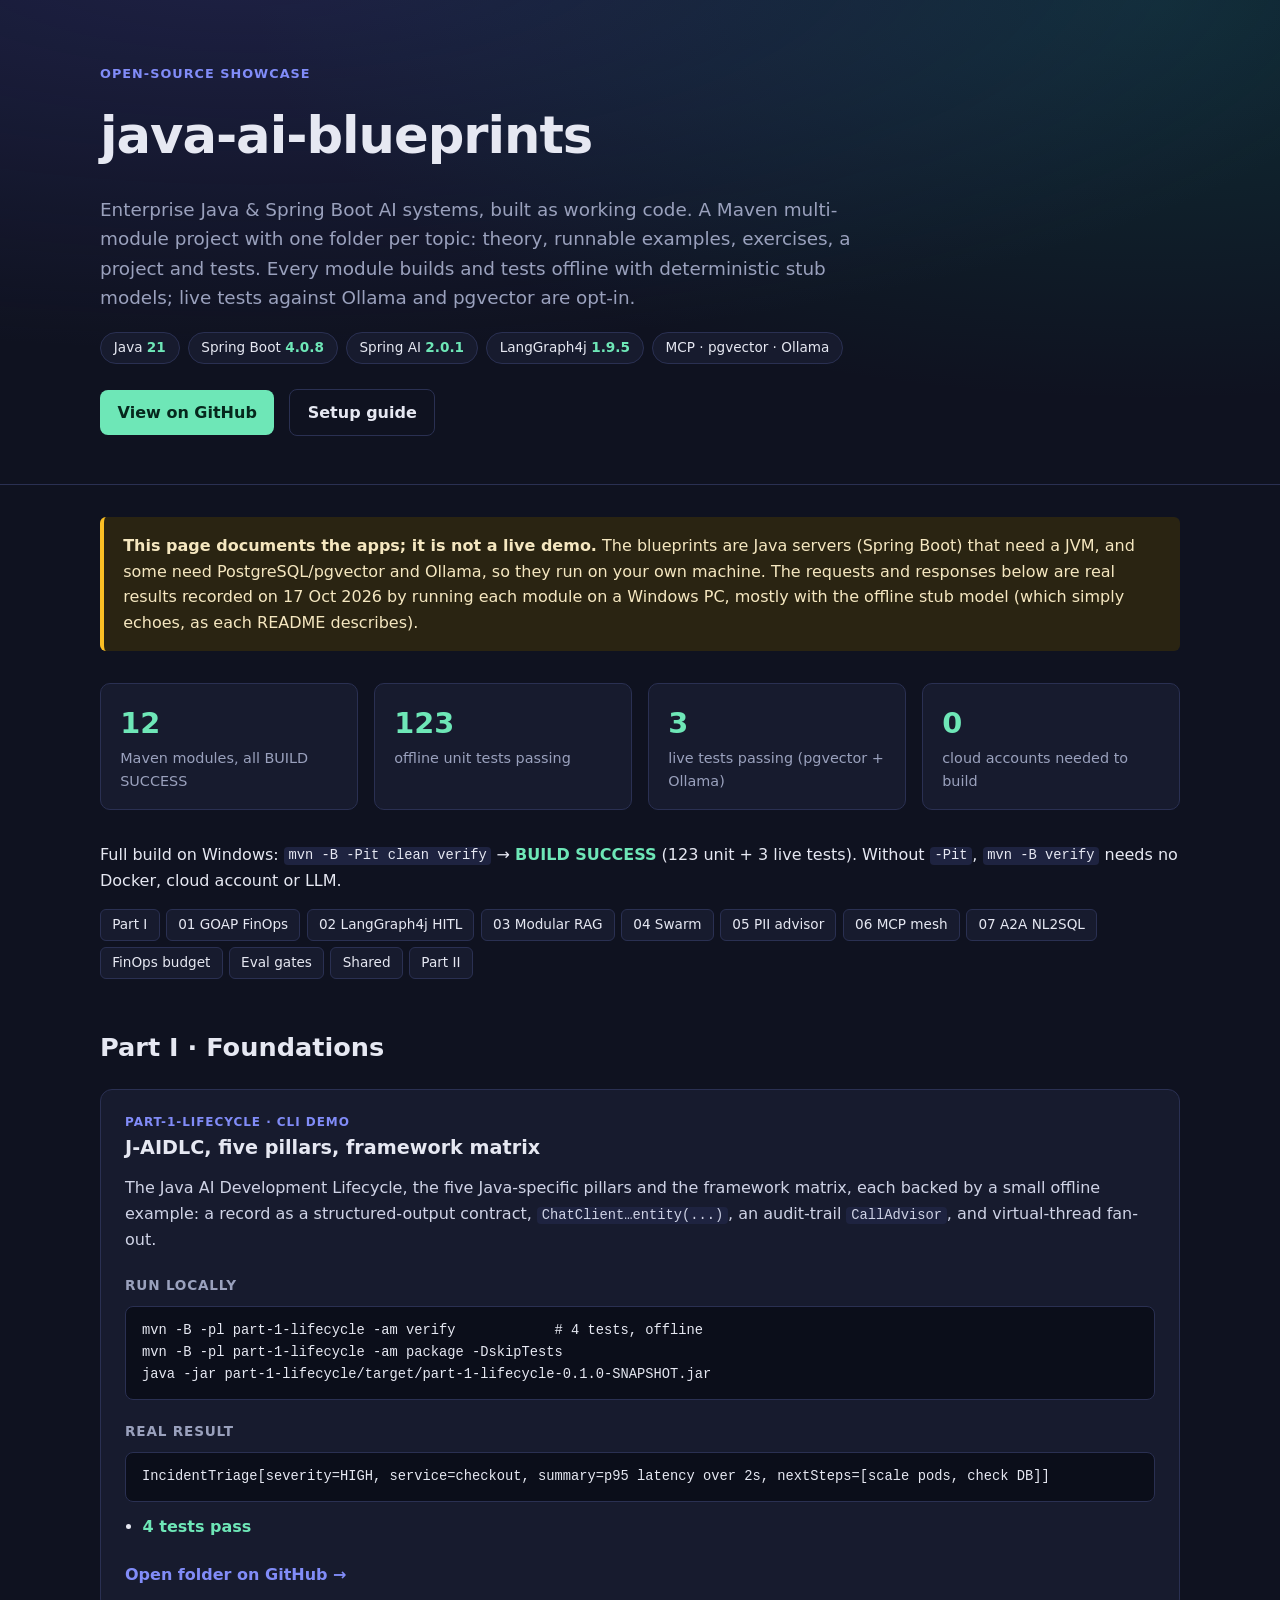
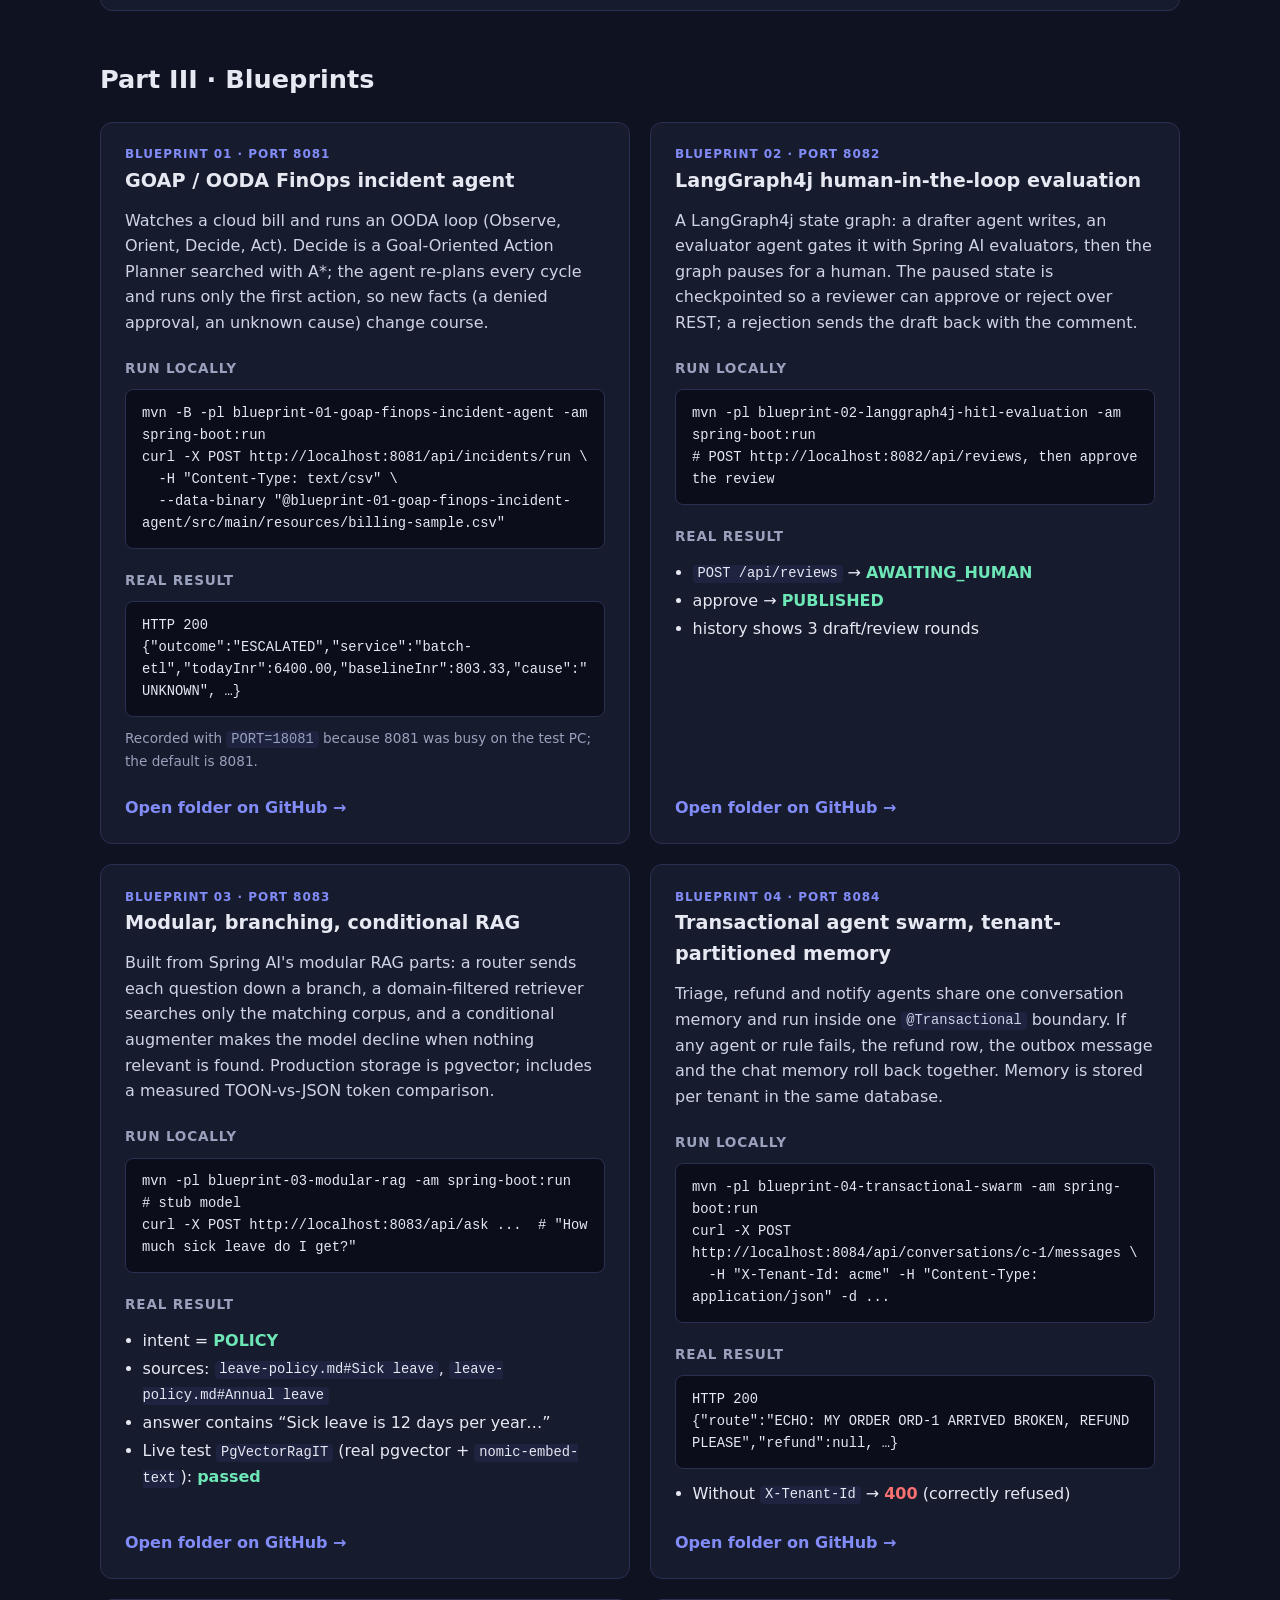
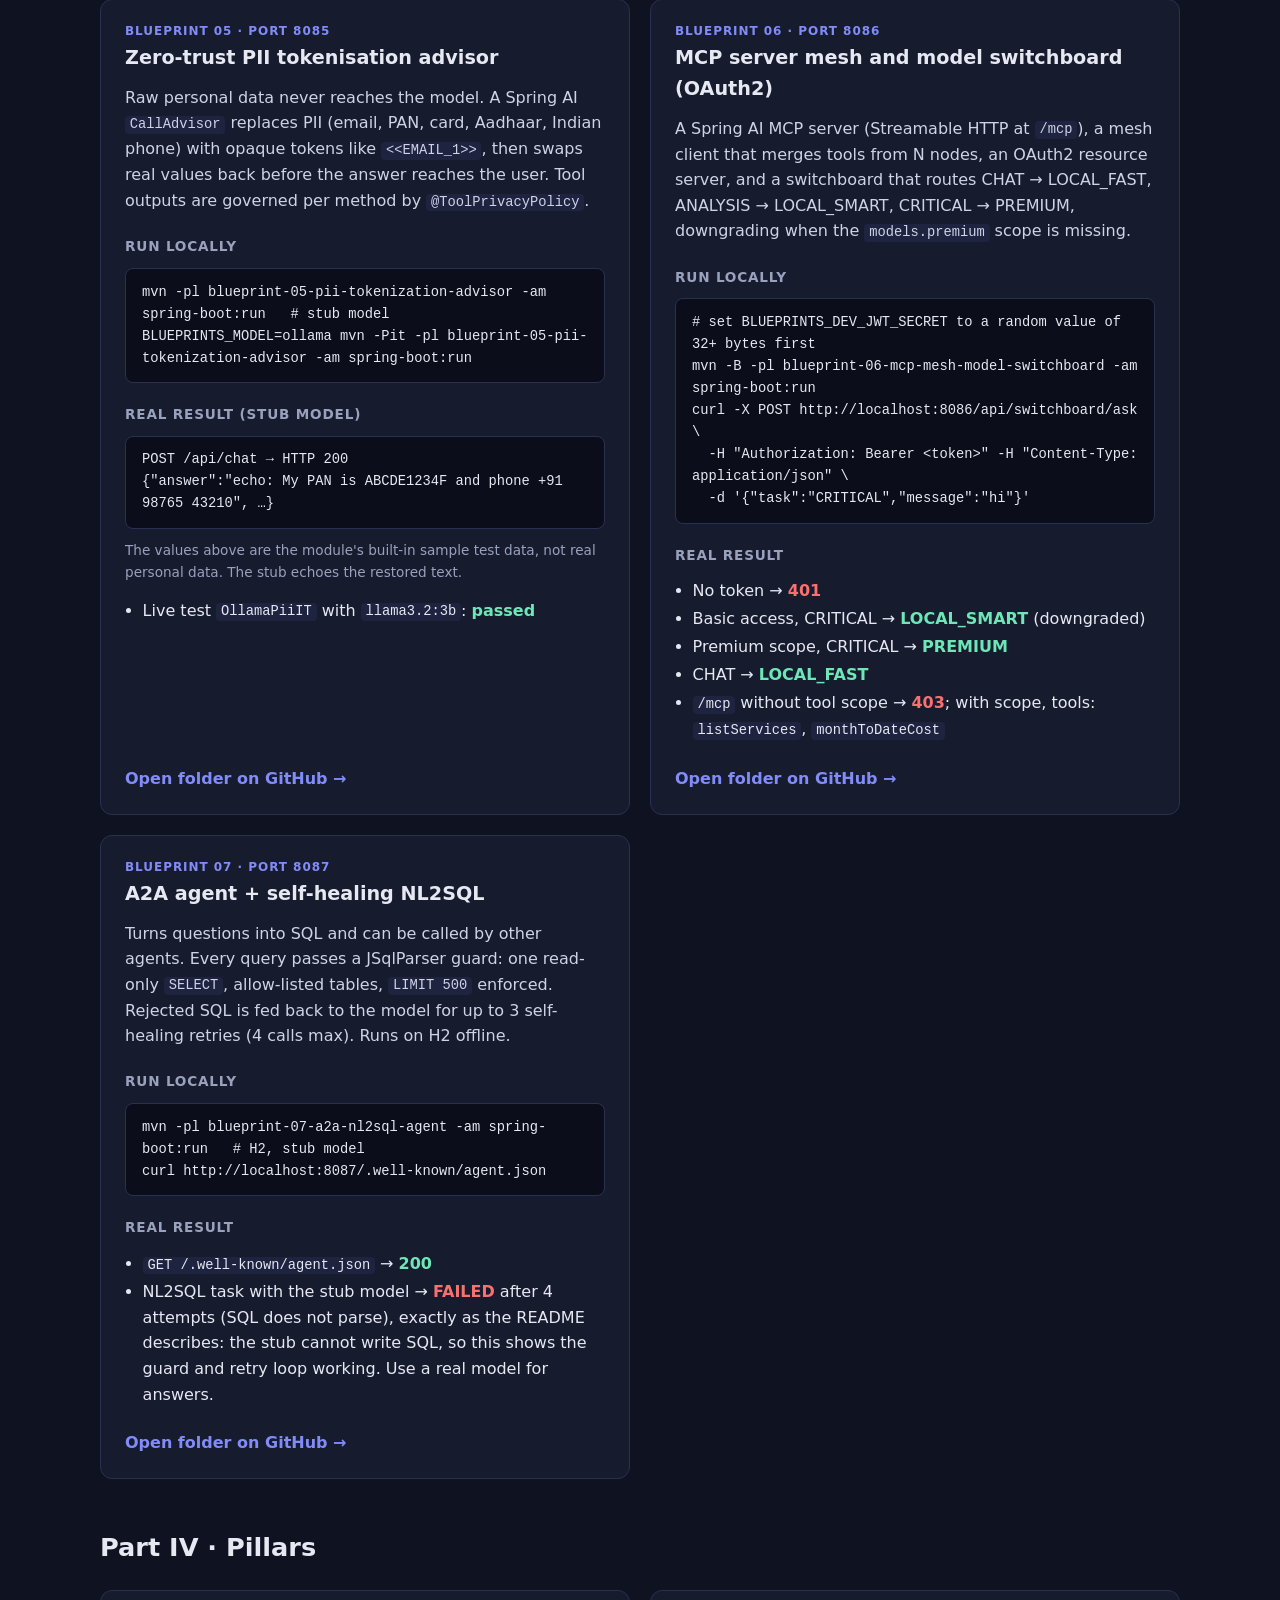
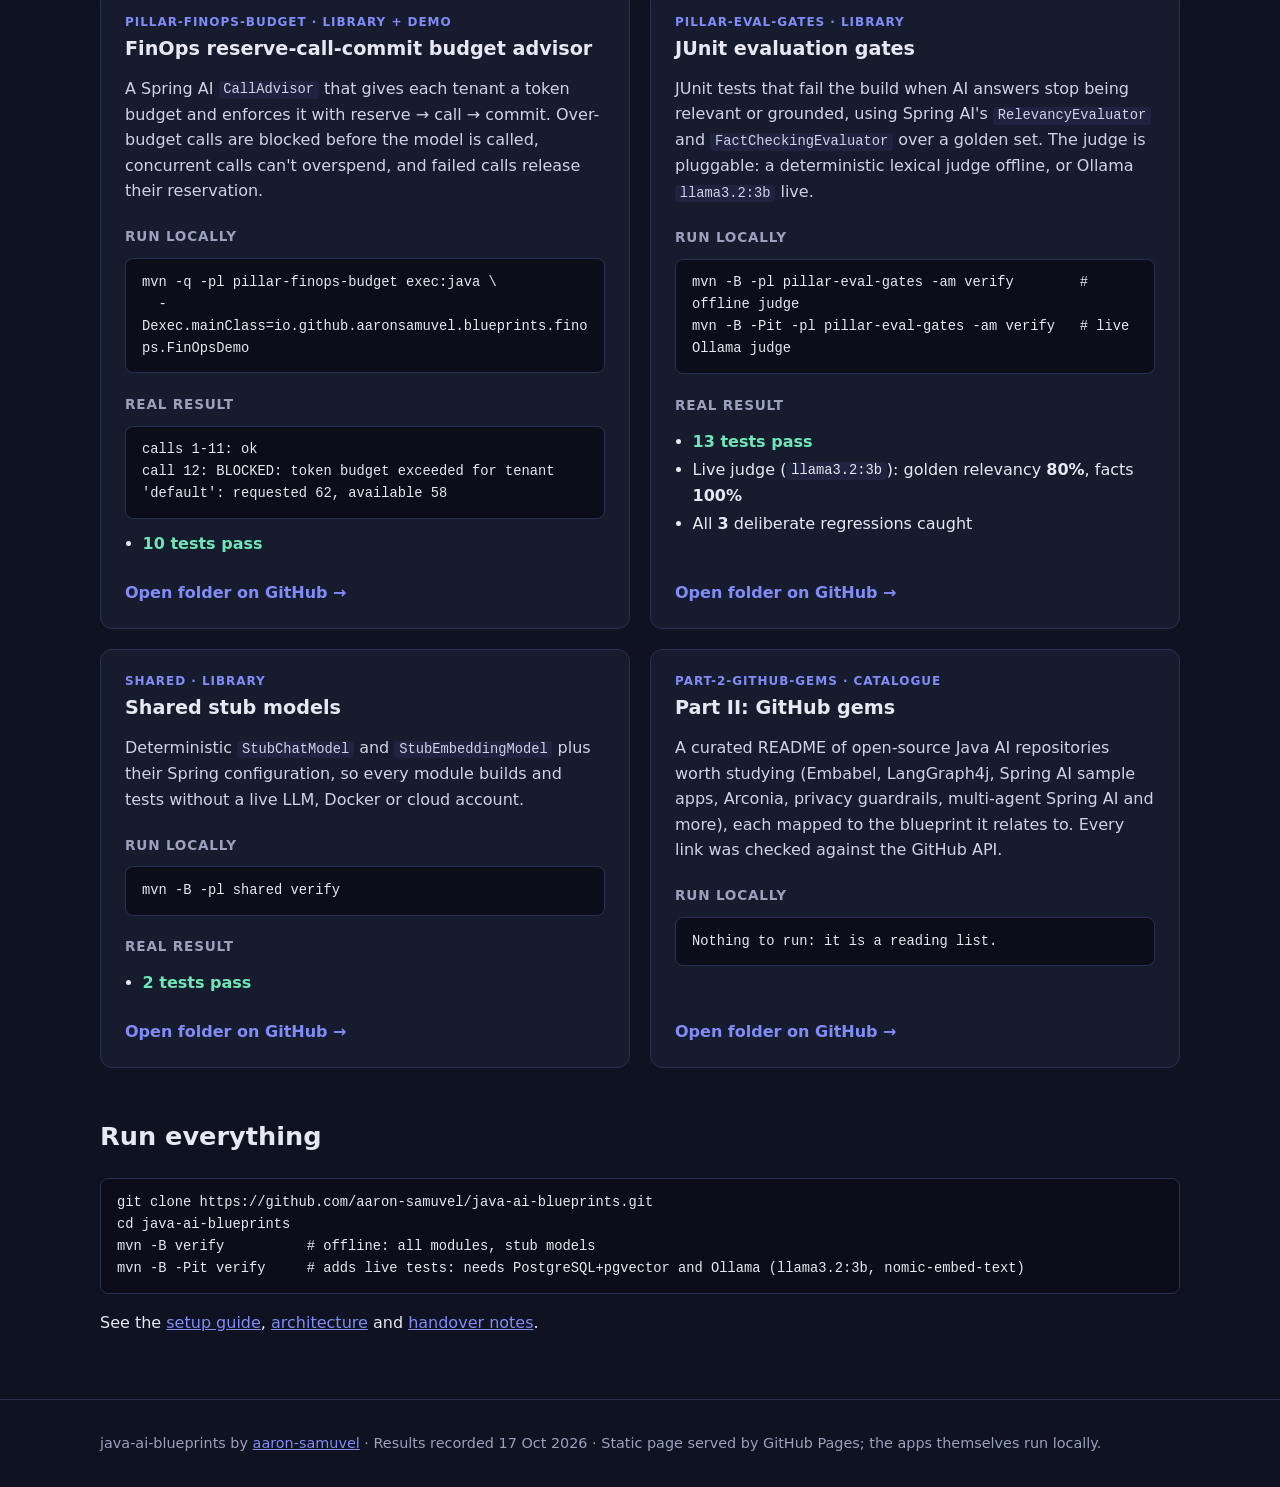
==== site/index.html @ 24ec17ab "docs(site): add GitHub Pages showcase site with recorded run results" ====
<!doctype html>
<html lang="en">
<head>
<meta charset="utf-8">
<meta name="viewport" content="width=device-width,initial-scale=1">
<title>java-ai-blueprints · Enterprise AI blueprints with Spring Boot 4 &amp; Spring AI 2</title>
<meta name="description" content="Working enterprise AI blueprints in Java 21 with Spring Boot 4 and Spring AI 2: GOAP agents, LangGraph4j human-in-the-loop, modular RAG, transactional swarms, PII tokenisation, MCP mesh, A2A NL2SQL, FinOps budgets and evaluation gates.">
<link rel="stylesheet" href="style.css">
</head>
<body>
<header class="hero">
  <div class="wrap">
    <div class="tag" style="color:var(--accent2);font-weight:600;letter-spacing:.08em;text-transform:uppercase;font-size:.8rem">Open-source showcase</div>
    <h1>java-ai-blueprints</h1>
    <p class="lead">Enterprise Java &amp; Spring Boot AI systems, built as working code. A Maven multi-module project with one folder per topic: theory, runnable examples, exercises, a project and tests. Every module builds and tests offline with deterministic stub models; live tests against Ollama and pgvector are opt-in.</p>
    <div class="badges">
      <span class="badge">Java <b>21</b></span>
      <span class="badge">Spring Boot <b>4.0.8</b></span>
      <span class="badge">Spring AI <b>2.0.1</b></span>
      <span class="badge">LangGraph4j <b>1.9.5</b></span>
      <span class="badge">MCP · pgvector · Ollama</span>
    </div>
    <a class="btn" href="https://github.com/aaron-samuvel/java-ai-blueprints">View on GitHub</a>
    <a class="btn ghost" href="https://github.com/aaron-samuvel/java-ai-blueprints/blob/main/docs/setup.md">Setup guide</a>
  </div>
</header>

<main class="wrap">
  <div class="notice"><strong>This page documents the apps; it is not a live demo.</strong> The blueprints are Java servers (Spring Boot) that need a JVM, and some need PostgreSQL/pgvector and Ollama, so they run on your own machine. The requests and responses below are real results recorded on 17 Oct 2026 by running each module on a Windows PC, mostly with the offline stub model (which simply echoes, as each README describes).</div>

  <div class="stats">
    <div class="stat"><div class="n">12</div><div class="l">Maven modules, all BUILD SUCCESS</div></div>
    <div class="stat"><div class="n">123</div><div class="l">offline unit tests passing</div></div>
    <div class="stat"><div class="n">3</div><div class="l">live tests passing (pgvector + Ollama)</div></div>
    <div class="stat"><div class="n">0</div><div class="l">cloud accounts needed to build</div></div>
  </div>

  <p>Full build on Windows: <code>mvn -B -Pit clean verify</code> → <span class="ok">BUILD SUCCESS</span> (123 unit + 3 live tests). Without <code>-Pit</code>, <code>mvn -B verify</code> needs no Docker, cloud account or LLM.</p>

  <nav class="toc" aria-label="Modules">
    <a href="#part-1-lifecycle">Part I</a><a href="#bp01">01 GOAP FinOps</a><a href="#bp02">02 LangGraph4j HITL</a><a href="#bp03">03 Modular RAG</a><a href="#bp04">04 Swarm</a><a href="#bp05">05 PII advisor</a><a href="#bp06">06 MCP mesh</a><a href="#bp07">07 A2A NL2SQL</a><a href="#finops">FinOps budget</a><a href="#eval">Eval gates</a><a href="#shared">Shared</a><a href="#part-2">Part II</a>
  </nav>

  <h2 class="section">Part I · Foundations</h2>
  <div class="grid">
    <article class="card" id="part-1-lifecycle">
      <span class="tag">part-1-lifecycle · CLI demo</span>
      <h3>J-AIDLC, five pillars, framework matrix</h3>
      <p>The Java AI Development Lifecycle, the five Java-specific pillars and the framework matrix, each backed by a small offline example: a record as a structured-output contract, <code>ChatClient…entity(...)</code>, an audit-trail <code>CallAdvisor</code>, and virtual-thread fan-out.</p>
      <h4>Run locally</h4>
<pre>mvn -B -pl part-1-lifecycle -am verify            # 4 tests, offline
mvn -B -pl part-1-lifecycle -am package -DskipTests
java -jar part-1-lifecycle/target/part-1-lifecycle-0.1.0-SNAPSHOT.jar</pre>
      <h4>Real result</h4>
<pre>IncidentTriage[severity=HIGH, service=checkout, summary=p95 latency over 2s, nextSteps=[scale pods, check DB]]</pre>
      <ul class="res"><li><span class="ok">4 tests pass</span></li></ul>
      <div class="foot"><a href="https://github.com/aaron-samuvel/java-ai-blueprints/tree/main/part-1-lifecycle">Open folder on GitHub →</a></div>
    </article>
  </div>

  <h2 class="section">Part III · Blueprints</h2>
  <div class="grid">
    <article class="card" id="bp01">
      <span class="tag">Blueprint 01 · port 8081</span>
      <h3>GOAP / OODA FinOps incident agent</h3>
      <p>Watches a cloud bill and runs an OODA loop (Observe, Orient, Decide, Act). Decide is a Goal-Oriented Action Planner searched with A*; the agent re-plans every cycle and runs only the first action, so new facts (a denied approval, an unknown cause) change course.</p>
      <h4>Run locally</h4>
<pre>mvn -B -pl blueprint-01-goap-finops-incident-agent -am spring-boot:run
curl -X POST http://localhost:8081/api/incidents/run \
  -H "Content-Type: text/csv" \
  --data-binary "@blueprint-01-goap-finops-incident-agent/src/main/resources/billing-sample.csv"</pre>
      <h4>Real result</h4>
<pre>HTTP 200
{"outcome":"ESCALATED","service":"batch-etl","todayInr":6400.00,"baselineInr":803.33,"cause":"UNKNOWN", …}</pre>
      <p style="font-size:.85rem;color:var(--muted)">Recorded with <code>PORT=18081</code> because 8081 was busy on the test PC; the default is 8081.</p>
      <div class="foot"><a href="https://github.com/aaron-samuvel/java-ai-blueprints/tree/main/blueprint-01-goap-finops-incident-agent">Open folder on GitHub →</a></div>
    </article>

    <article class="card" id="bp02">
      <span class="tag">Blueprint 02 · port 8082</span>
      <h3>LangGraph4j human-in-the-loop evaluation</h3>
      <p>A LangGraph4j state graph: a drafter agent writes, an evaluator agent gates it with Spring AI evaluators, then the graph pauses for a human. The paused state is checkpointed so a reviewer can approve or reject over REST; a rejection sends the draft back with the comment.</p>
      <h4>Run locally</h4>
<pre>mvn -pl blueprint-02-langgraph4j-hitl-evaluation -am spring-boot:run
# POST http://localhost:8082/api/reviews, then approve the review</pre>
      <h4>Real result</h4>
      <ul class="res">
        <li><code>POST /api/reviews</code> → <span class="ok">AWAITING_HUMAN</span></li>
        <li>approve → <span class="ok">PUBLISHED</span></li>
        <li>history shows 3 draft/review rounds</li>
      </ul>
      <div class="foot"><a href="https://github.com/aaron-samuvel/java-ai-blueprints/tree/main/blueprint-02-langgraph4j-hitl-evaluation">Open folder on GitHub →</a></div>
    </article>

    <article class="card" id="bp03">
      <span class="tag">Blueprint 03 · port 8083</span>
      <h3>Modular, branching, conditional RAG</h3>
      <p>Built from Spring AI's modular RAG parts: a router sends each question down a branch, a domain-filtered retriever searches only the matching corpus, and a conditional augmenter makes the model decline when nothing relevant is found. Production storage is pgvector; includes a measured TOON-vs-JSON token comparison.</p>
      <h4>Run locally</h4>
<pre>mvn -pl blueprint-03-modular-rag -am spring-boot:run    # stub model
curl -X POST http://localhost:8083/api/ask ...  # "How much sick leave do I get?"</pre>
      <h4>Real result</h4>
      <ul class="res">
        <li>intent = <span class="ok">POLICY</span></li>
        <li>sources: <code>leave-policy.md#Sick leave</code>, <code>leave-policy.md#Annual leave</code></li>
        <li>answer contains “Sick leave is 12 days per year…”</li>
        <li>Live test <code>PgVectorRagIT</code> (real pgvector + <code>nomic-embed-text</code>): <span class="ok">passed</span></li>
      </ul>
      <div class="foot"><a href="https://github.com/aaron-samuvel/java-ai-blueprints/tree/main/blueprint-03-modular-rag">Open folder on GitHub →</a></div>
    </article>

    <article class="card" id="bp04">
      <span class="tag">Blueprint 04 · port 8084</span>
      <h3>Transactional agent swarm, tenant-partitioned memory</h3>
      <p>Triage, refund and notify agents share one conversation memory and run inside one <code>@Transactional</code> boundary. If any agent or rule fails, the refund row, the outbox message and the chat memory roll back together. Memory is stored per tenant in the same database.</p>
      <h4>Run locally</h4>
<pre>mvn -pl blueprint-04-transactional-swarm -am spring-boot:run
curl -X POST http://localhost:8084/api/conversations/c-1/messages \
  -H "X-Tenant-Id: acme" -H "Content-Type: application/json" -d ...</pre>
      <h4>Real result</h4>
<pre>HTTP 200
{"route":"ECHO: MY ORDER ORD-1 ARRIVED BROKEN, REFUND PLEASE","refund":null, …}</pre>
      <ul class="res"><li>Without <code>X-Tenant-Id</code> → <span class="no">400</span> (correctly refused)</li></ul>
      <div class="foot"><a href="https://github.com/aaron-samuvel/java-ai-blueprints/tree/main/blueprint-04-transactional-swarm">Open folder on GitHub →</a></div>
    </article>

    <article class="card" id="bp05">
      <span class="tag">Blueprint 05 · port 8085</span>
      <h3>Zero-trust PII tokenisation advisor</h3>
      <p>Raw personal data never reaches the model. A Spring AI <code>CallAdvisor</code> replaces PII (email, PAN, card, Aadhaar, Indian phone) with opaque tokens like <code>&lt;&lt;EMAIL_1&gt;&gt;</code>, then swaps real values back before the answer reaches the user. Tool outputs are governed per method by <code>@ToolPrivacyPolicy</code>.</p>
      <h4>Run locally</h4>
<pre>mvn -pl blueprint-05-pii-tokenization-advisor -am spring-boot:run   # stub model
BLUEPRINTS_MODEL=ollama mvn -Pit -pl blueprint-05-pii-tokenization-advisor -am spring-boot:run</pre>
      <h4>Real result (stub model)</h4>
<pre>POST /api/chat → HTTP 200
{"answer":"echo: My PAN is ABCDE1234F and phone +91 98765 43210", …}</pre>
      <p style="font-size:.85rem;color:var(--muted)">The values above are the module's built-in sample test data, not real personal data. The stub echoes the restored text.</p>
      <ul class="res"><li>Live test <code>OllamaPiiIT</code> with <code>llama3.2:3b</code>: <span class="ok">passed</span></li></ul>
      <div class="foot"><a href="https://github.com/aaron-samuvel/java-ai-blueprints/tree/main/blueprint-05-pii-tokenization-advisor">Open folder on GitHub →</a></div>
    </article>

    <article class="card" id="bp06">
      <span class="tag">Blueprint 06 · port 8086</span>
      <h3>MCP server mesh and model switchboard (OAuth2)</h3>
      <p>A Spring AI MCP server (Streamable HTTP at <code>/mcp</code>), a mesh client that merges tools from N nodes, an OAuth2 resource server, and a switchboard that routes CHAT → LOCAL_FAST, ANALYSIS → LOCAL_SMART, CRITICAL → PREMIUM, downgrading when the <code>models.premium</code> scope is missing.</p>
      <h4>Run locally</h4>
<pre># set BLUEPRINTS_DEV_JWT_SECRET to a random value of 32+ bytes first
mvn -B -pl blueprint-06-mcp-mesh-model-switchboard -am spring-boot:run
curl -X POST http://localhost:8086/api/switchboard/ask \
  -H "Authorization: Bearer &lt;token&gt;" -H "Content-Type: application/json" \
  -d '{"task":"CRITICAL","message":"hi"}'</pre>
      <h4>Real result</h4>
      <ul class="res">
        <li>No token → <span class="no">401</span></li>
        <li>Basic access, CRITICAL → <span class="ok">LOCAL_SMART</span> (downgraded)</li>
        <li>Premium scope, CRITICAL → <span class="ok">PREMIUM</span></li>
        <li>CHAT → <span class="ok">LOCAL_FAST</span></li>
        <li><code>/mcp</code> without tool scope → <span class="no">403</span>; with scope, tools: <code>listServices</code>, <code>monthToDateCost</code></li>
      </ul>
      <div class="foot"><a href="https://github.com/aaron-samuvel/java-ai-blueprints/tree/main/blueprint-06-mcp-mesh-model-switchboard">Open folder on GitHub →</a></div>
    </article>

    <article class="card" id="bp07">
      <span class="tag">Blueprint 07 · port 8087</span>
      <h3>A2A agent + self-healing NL2SQL</h3>
      <p>Turns questions into SQL and can be called by other agents. Every query passes a JSqlParser guard: one read-only <code>SELECT</code>, allow-listed tables, <code>LIMIT 500</code> enforced. Rejected SQL is fed back to the model for up to 3 self-healing retries (4 calls max). Runs on H2 offline.</p>
      <h4>Run locally</h4>
<pre>mvn -pl blueprint-07-a2a-nl2sql-agent -am spring-boot:run   # H2, stub model
curl http://localhost:8087/.well-known/agent.json</pre>
      <h4>Real result</h4>
      <ul class="res">
        <li><code>GET /.well-known/agent.json</code> → <span class="ok">200</span></li>
        <li>NL2SQL task with the stub model → <span class="no">FAILED</span> after 4 attempts (SQL does not parse), exactly as the README describes: the stub cannot write SQL, so this shows the guard and retry loop working. Use a real model for answers.</li>
      </ul>
      <div class="foot"><a href="https://github.com/aaron-samuvel/java-ai-blueprints/tree/main/blueprint-07-a2a-nl2sql-agent">Open folder on GitHub →</a></div>
    </article>
  </div>

  <h2 class="section">Part IV · Pillars</h2>
  <div class="grid">
    <article class="card" id="finops">
      <span class="tag">pillar-finops-budget · library + demo</span>
      <h3>FinOps reserve-call-commit budget advisor</h3>
      <p>A Spring AI <code>CallAdvisor</code> that gives each tenant a token budget and enforces it with reserve → call → commit. Over-budget calls are blocked before the model is called, concurrent calls can't overspend, and failed calls release their reservation.</p>
      <h4>Run locally</h4>
<pre>mvn -q -pl pillar-finops-budget exec:java \
  -Dexec.mainClass=io.github.aaronsamuvel.blueprints.finops.FinOpsDemo</pre>
      <h4>Real result</h4>
<pre>calls 1-11: ok
call 12: BLOCKED: token budget exceeded for tenant 'default': requested 62, available 58</pre>
      <ul class="res"><li><span class="ok">10 tests pass</span></li></ul>
      <div class="foot"><a href="https://github.com/aaron-samuvel/java-ai-blueprints/tree/main/pillar-finops-budget">Open folder on GitHub →</a></div>
    </article>

    <article class="card" id="eval">
      <span class="tag">pillar-eval-gates · library</span>
      <h3>JUnit evaluation gates</h3>
      <p>JUnit tests that fail the build when AI answers stop being relevant or grounded, using Spring AI's <code>RelevancyEvaluator</code> and <code>FactCheckingEvaluator</code> over a golden set. The judge is pluggable: a deterministic lexical judge offline, or Ollama <code>llama3.2:3b</code> live.</p>
      <h4>Run locally</h4>
<pre>mvn -B -pl pillar-eval-gates -am verify        # offline judge
mvn -B -Pit -pl pillar-eval-gates -am verify   # live Ollama judge</pre>
      <h4>Real result</h4>
      <ul class="res">
        <li><span class="ok">13 tests pass</span></li>
        <li>Live judge (<code>llama3.2:3b</code>): golden relevancy <b>80%</b>, facts <b>100%</b></li>
        <li>All <b>3</b> deliberate regressions caught</li>
      </ul>
      <div class="foot"><a href="https://github.com/aaron-samuvel/java-ai-blueprints/tree/main/pillar-eval-gates">Open folder on GitHub →</a></div>
    </article>

    <article class="card" id="shared">
      <span class="tag">shared · library</span>
      <h3>Shared stub models</h3>
      <p>Deterministic <code>StubChatModel</code> and <code>StubEmbeddingModel</code> plus their Spring configuration, so every module builds and tests without a live LLM, Docker or cloud account.</p>
      <h4>Run locally</h4>
<pre>mvn -B -pl shared verify</pre>
      <h4>Real result</h4>
      <ul class="res"><li><span class="ok">2 tests pass</span></li></ul>
      <div class="foot"><a href="https://github.com/aaron-samuvel/java-ai-blueprints/tree/main/shared">Open folder on GitHub →</a></div>
    </article>

    <article class="card" id="part-2">
      <span class="tag">part-2-github-gems · catalogue</span>
      <h3>Part II: GitHub gems</h3>
      <p>A curated README of open-source Java AI repositories worth studying (Embabel, LangGraph4j, Spring AI sample apps, Arconia, privacy guardrails, multi-agent Spring AI and more), each mapped to the blueprint it relates to. Every link was checked against the GitHub API.</p>
      <h4>Run locally</h4>
<pre>Nothing to run: it is a reading list.</pre>
      <div class="foot"><a href="https://github.com/aaron-samuvel/java-ai-blueprints/tree/main/part-2-github-gems">Open folder on GitHub →</a></div>
    </article>
  </div>

  <h2 class="section">Run everything</h2>
<pre>git clone https://github.com/aaron-samuvel/java-ai-blueprints.git
cd java-ai-blueprints
mvn -B verify          # offline: all modules, stub models
mvn -B -Pit verify     # adds live tests: needs PostgreSQL+pgvector and Ollama (llama3.2:3b, nomic-embed-text)</pre>
  <p>See the <a href="https://github.com/aaron-samuvel/java-ai-blueprints/blob/main/docs/setup.md">setup guide</a>, <a href="https://github.com/aaron-samuvel/java-ai-blueprints/blob/main/docs/architecture.md">architecture</a> and <a href="https://github.com/aaron-samuvel/java-ai-blueprints/blob/main/docs/handover.md">handover notes</a>.</p>
</main>

<footer>
  <div class="wrap">java-ai-blueprints by <a href="https://github.com/aaron-samuvel">aaron-samuvel</a> · Results recorded 17 Oct 2026 · Static page served by GitHub Pages; the apps themselves run locally.</div>
</footer>
</body>
</html>
---- site/style.css ----
:root{--bg:#0f1220;--panel:#171b2e;--panel2:#1e2340;--text:#e6e8f2;--muted:#9aa1bd;--accent:#6ee7b7;--accent2:#818cf8;--warn:#fbbf24;--bad:#f87171;--border:#2a3052}
*{box-sizing:border-box}
html{scroll-behavior:smooth}
body{margin:0;font-family:system-ui,-apple-system,"Segoe UI",Roboto,Ubuntu,sans-serif;background:var(--bg);color:var(--text);line-height:1.6}
a{color:var(--accent2)}
code,pre{font-family:ui-monospace,SFMono-Regular,Consolas,"Liberation Mono",monospace;font-size:.86rem}
code{background:var(--panel2);padding:.1em .35em;border-radius:4px}
.wrap{max-width:1120px;margin:0 auto;padding:0 1.25rem}
header.hero{background:radial-gradient(1200px 400px at 20% -10%,#3b3f8f55,transparent),radial-gradient(900px 400px at 90% 0,#0f766e44,transparent);border-bottom:1px solid var(--border);padding:4rem 0 3rem}
.hero h1{font-size:clamp(2rem,5vw,3.2rem);margin:.2em 0;letter-spacing:-.02em}
.hero p.lead{font-size:1.15rem;color:var(--muted);max-width:760px}
.badges{display:flex;flex-wrap:wrap;gap:.5rem;margin:1.2rem 0}
.badge{border:1px solid var(--border);background:var(--panel);border-radius:999px;padding:.25rem .8rem;font-size:.85rem}
.badge b{color:var(--accent)}
.btn{display:inline-block;background:var(--accent);color:#06281d;font-weight:600;text-decoration:none;padding:.6rem 1.1rem;border-radius:8px;margin-right:.6rem;margin-top:.4rem}
.btn.ghost{background:transparent;color:var(--text);border:1px solid var(--border)}
.notice{border-left:4px solid var(--warn);background:#2a2412;padding:1rem 1.2rem;border-radius:6px;margin:2rem 0;color:#f5e7c0}
.stats{display:grid;grid-template-columns:repeat(auto-fit,minmax(200px,1fr));gap:1rem;margin:2rem 0}
.stat{background:var(--panel);border:1px solid var(--border);border-radius:10px;padding:1rem 1.2rem}
.stat .n{font-size:1.8rem;font-weight:700;color:var(--accent)}
.stat .l{color:var(--muted);font-size:.9rem}
nav.toc{display:flex;flex-wrap:wrap;gap:.4rem;margin:1rem 0 2rem}
nav.toc a{font-size:.85rem;text-decoration:none;background:var(--panel);border:1px solid var(--border);padding:.25rem .7rem;border-radius:6px;color:var(--text)}
nav.toc a:hover{border-color:var(--accent2)}
h2.section{margin-top:3rem;font-size:1.6rem}
.grid{display:grid;grid-template-columns:repeat(auto-fit,minmax(min(100%,520px),1fr));gap:1.25rem}
.card{background:var(--panel);border:1px solid var(--border);border-radius:12px;padding:1.4rem 1.5rem;display:flex;flex-direction:column}
.card h3{margin:.1rem 0 .3rem;font-size:1.2rem}
.card .tag{font-size:.75rem;text-transform:uppercase;letter-spacing:.08em;color:var(--accent2);font-weight:600}
.card p{color:#cfd3e6;margin:.4rem 0}
.card h4{margin:1rem 0 .3rem;font-size:.85rem;text-transform:uppercase;letter-spacing:.06em;color:var(--muted)}
pre{background:#0b0e1a;border:1px solid var(--border);border-radius:8px;padding:.8rem 1rem;overflow-x:auto;margin:.3rem 0;white-space:pre-wrap;word-break:break-word}
ul.res{margin:.3rem 0;padding-left:1.1rem}
ul.res li{margin:.15rem 0}
.ok{color:var(--accent);font-weight:600}
.no{color:var(--bad);font-weight:600}
.card .foot{margin-top:auto;padding-top:1rem}
.card .foot a{font-weight:600;text-decoration:none}
footer{border-top:1px solid var(--border);margin-top:4rem;padding:2rem 0;color:var(--muted);font-size:.9rem}
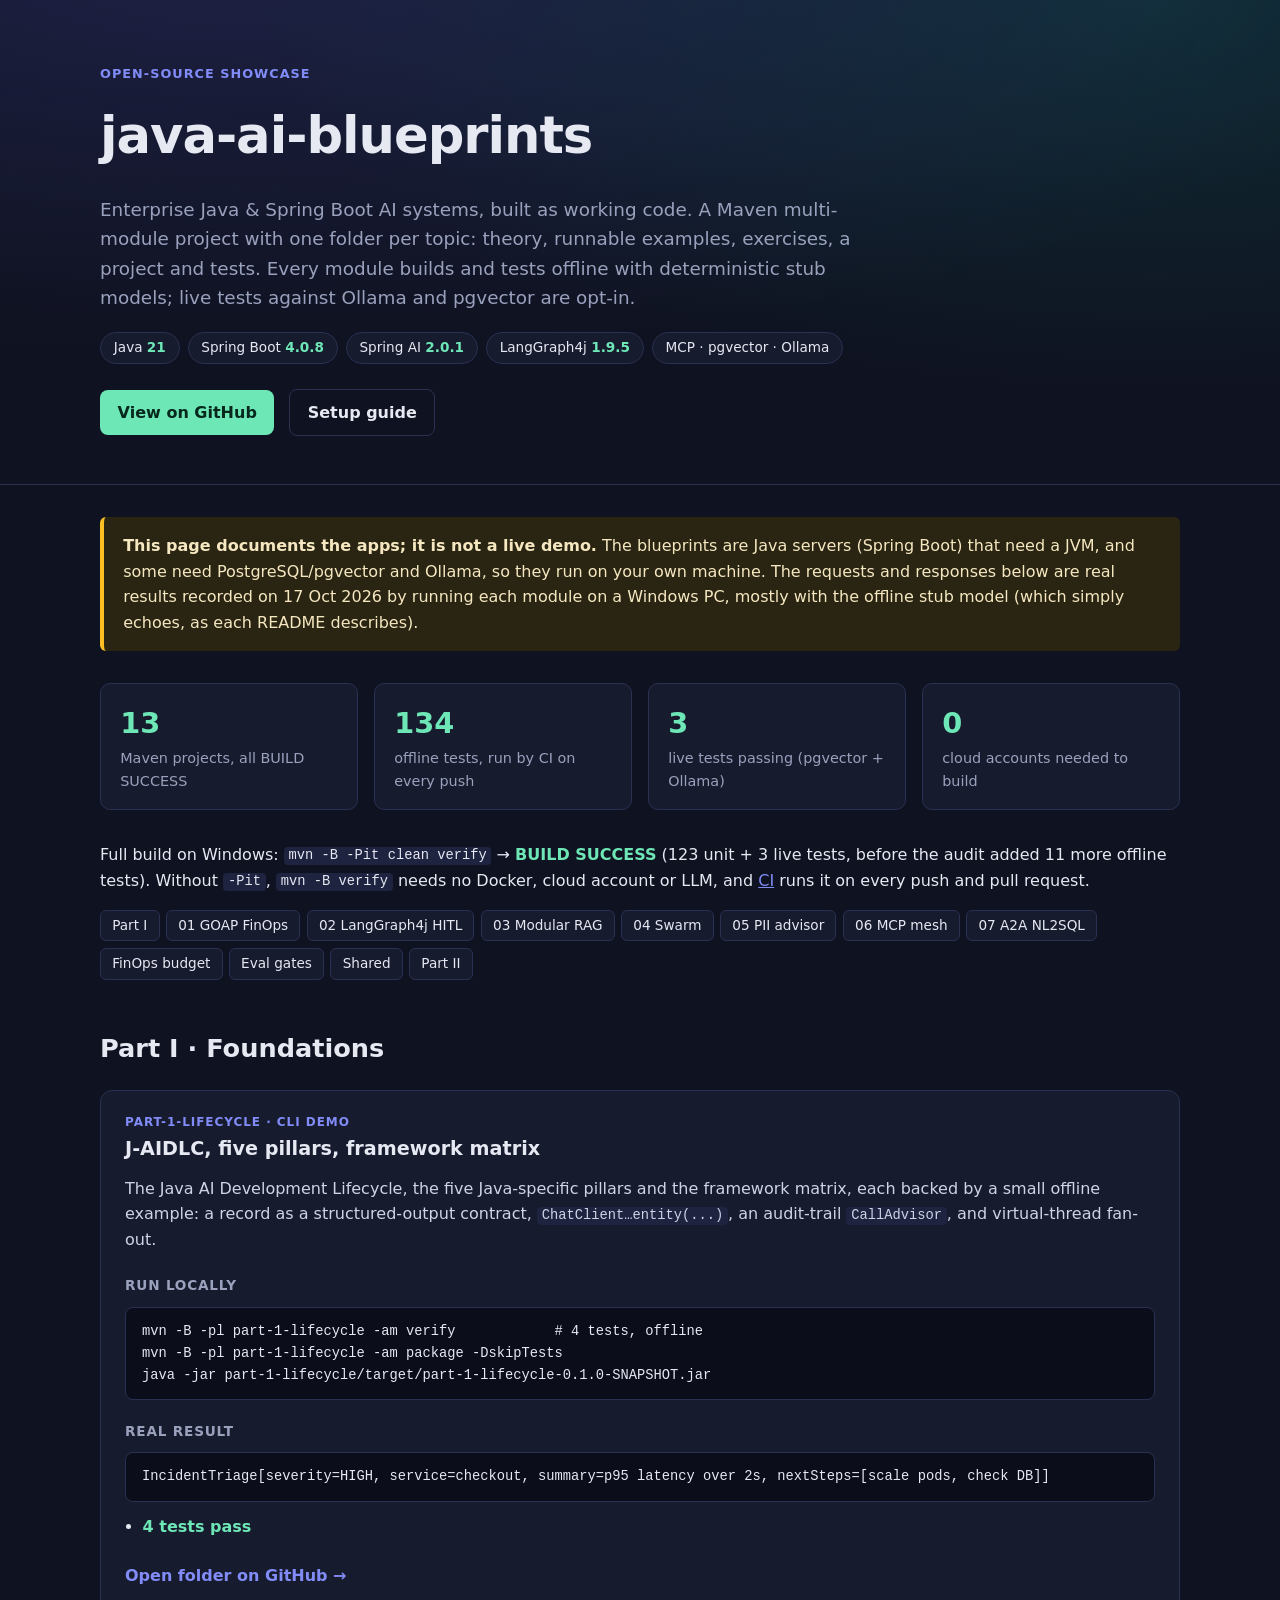
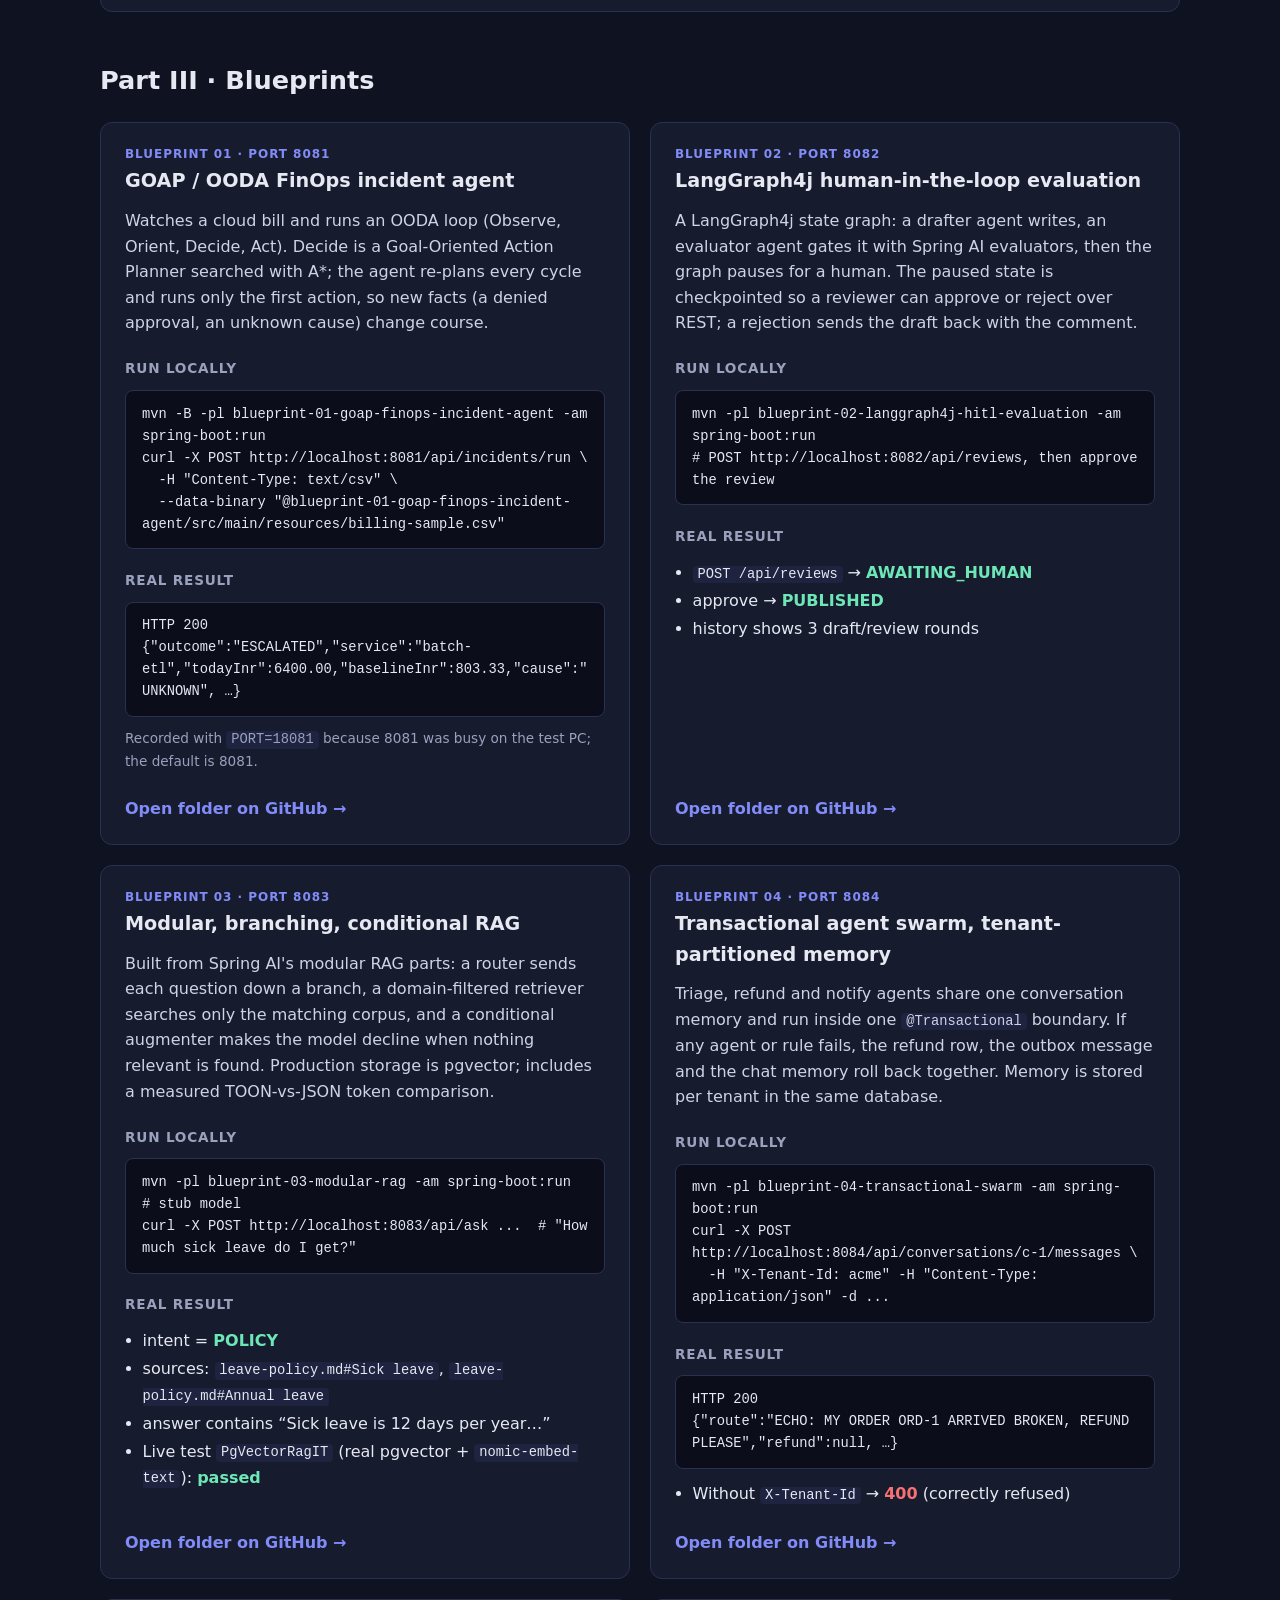
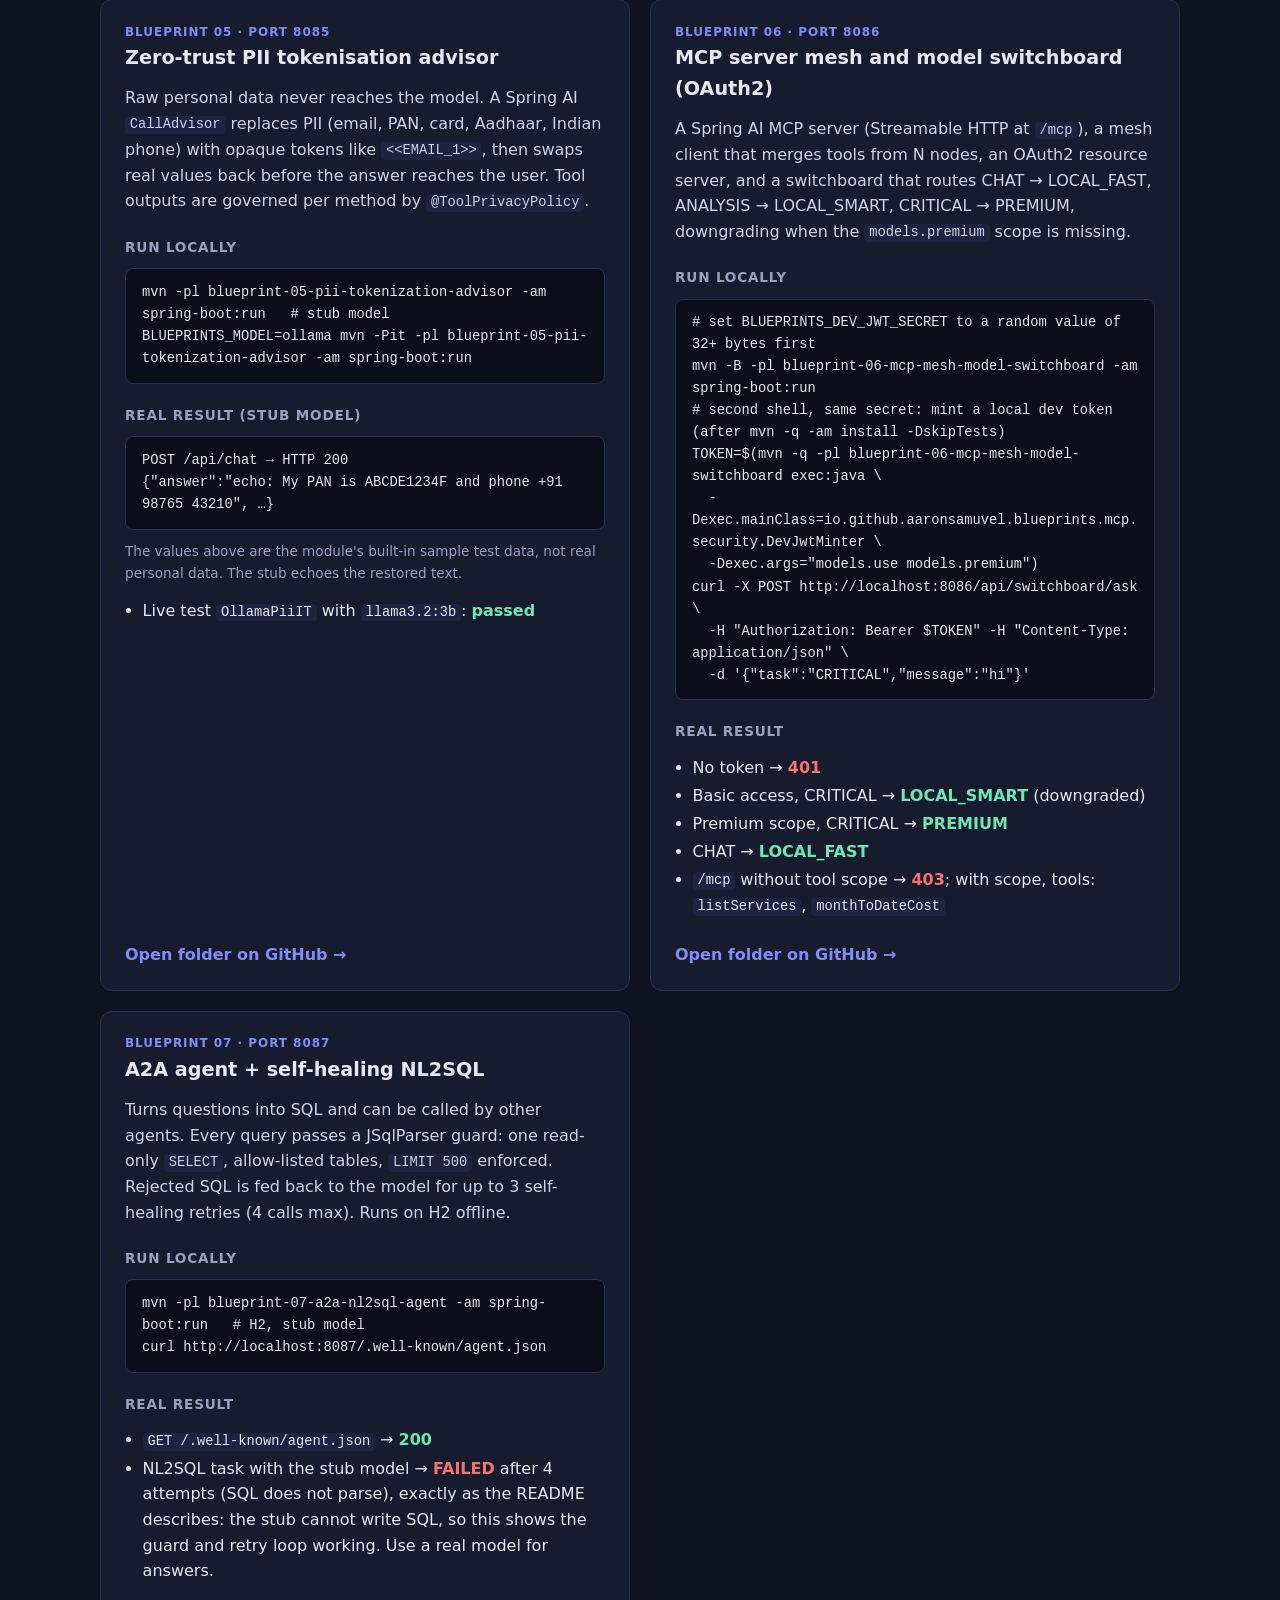
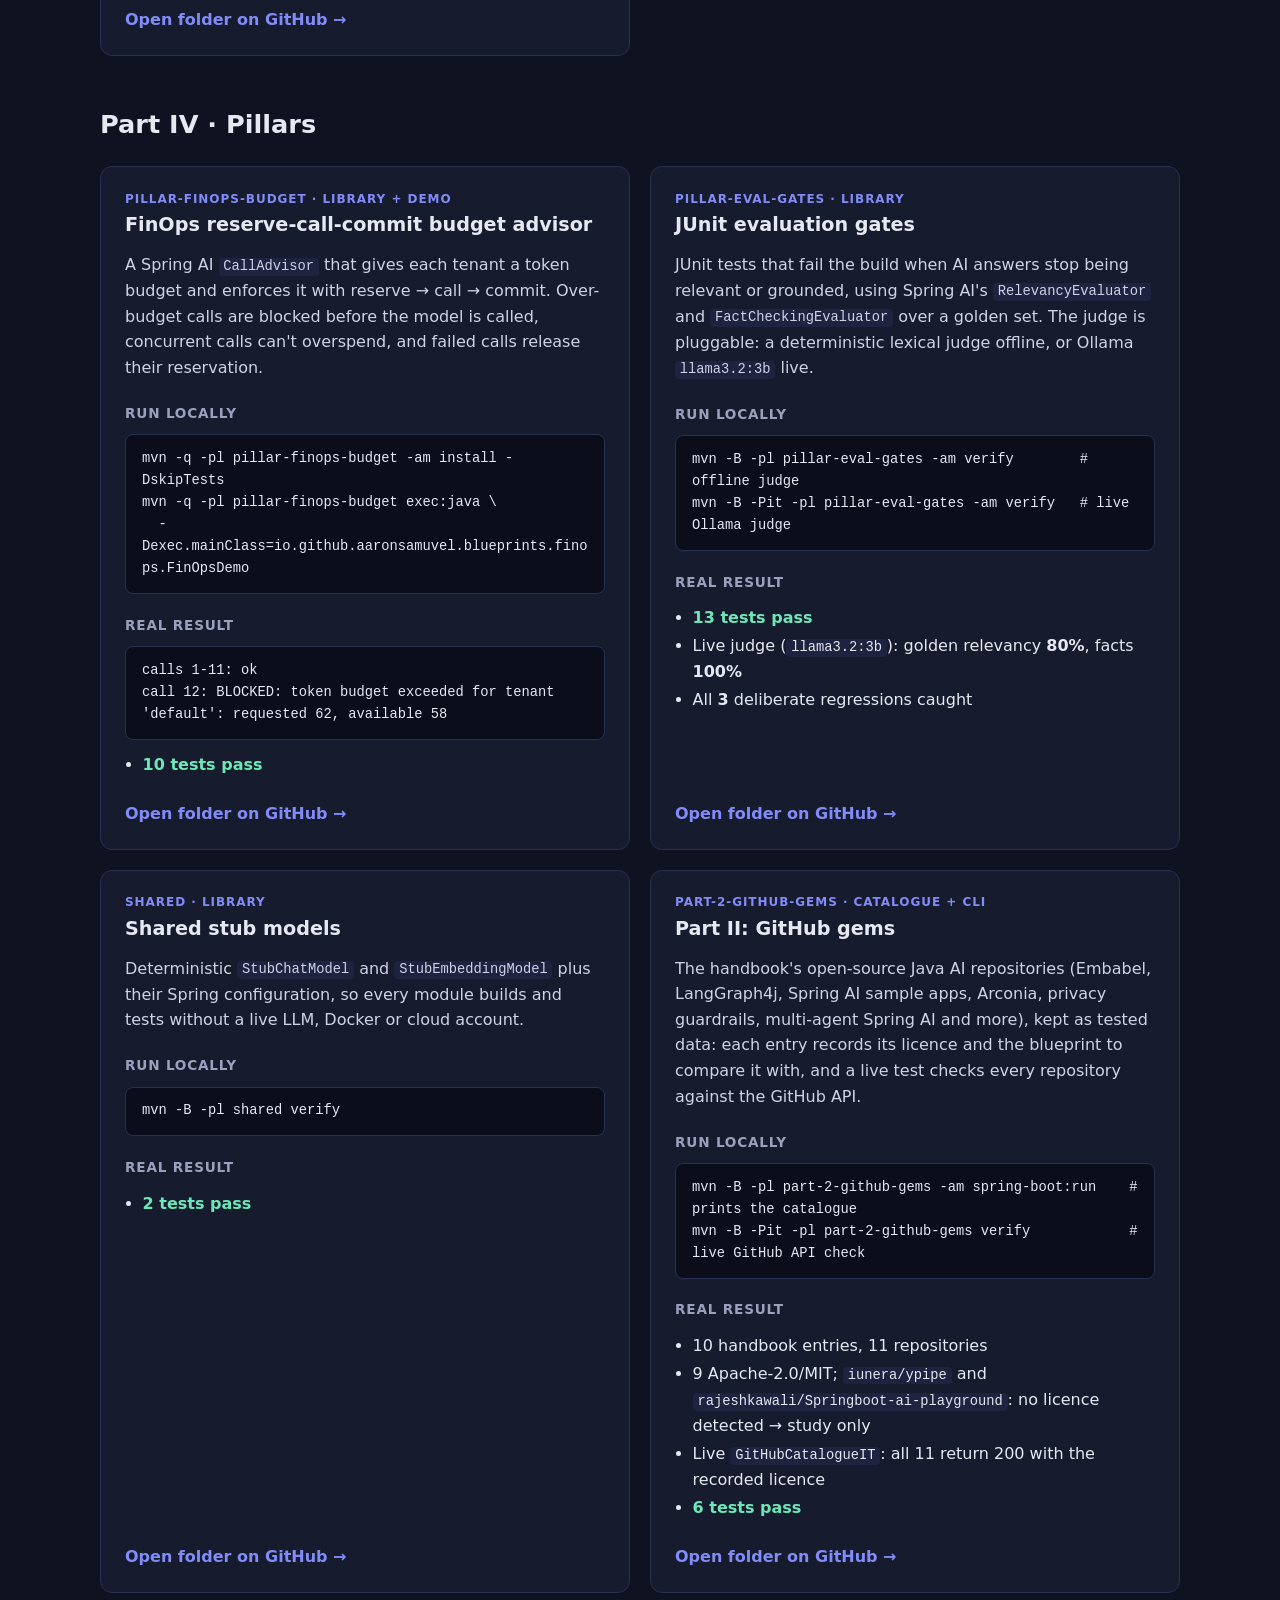
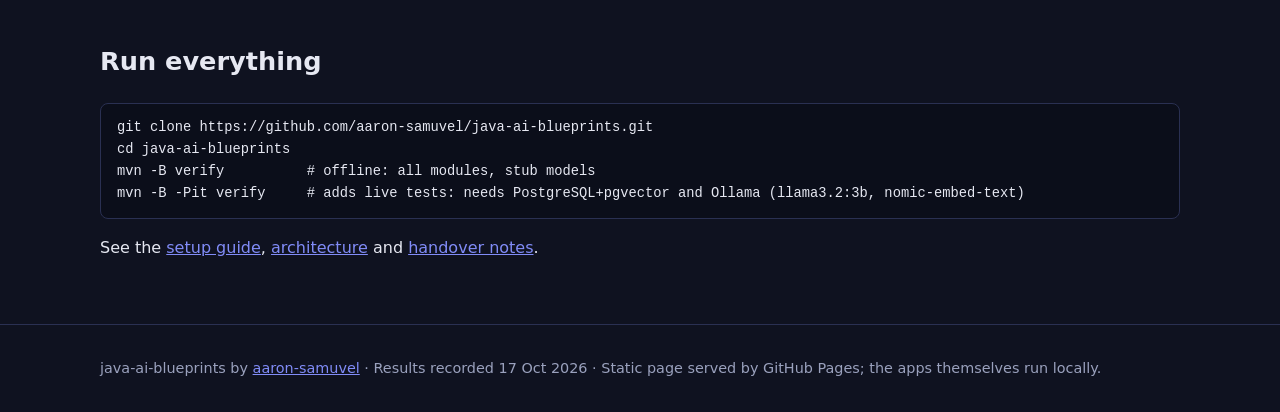
==== commit 2d01be38: "docs(site): update counts, Part II module, Blueprint 06 token steps and FinOps install step" ====
--- a/site/index.html
+++ b/site/index.html
@@ -29,13 +29,13 @@
   <div class="notice"><strong>This page documents the apps; it is not a live demo.</strong> The blueprints are Java servers (Spring Boot) that need a JVM, and some need PostgreSQL/pgvector and Ollama, so they run on your own machine. The requests and responses below are real results recorded on 17 Oct 2026 by running each module on a Windows PC, mostly with the offline stub model (which simply echoes, as each README describes).</div>
 
   <div class="stats">
-    <div class="stat"><div class="n">12</div><div class="l">Maven modules, all BUILD SUCCESS</div></div>
-    <div class="stat"><div class="n">123</div><div class="l">offline unit tests passing</div></div>
+    <div class="stat"><div class="n">13</div><div class="l">Maven projects, all BUILD SUCCESS</div></div>
+    <div class="stat"><div class="n">134</div><div class="l">offline tests, run by CI on every push</div></div>
     <div class="stat"><div class="n">3</div><div class="l">live tests passing (pgvector + Ollama)</div></div>
     <div class="stat"><div class="n">0</div><div class="l">cloud accounts needed to build</div></div>
   </div>
 
-  <p>Full build on Windows: <code>mvn -B -Pit clean verify</code> → <span class="ok">BUILD SUCCESS</span> (123 unit + 3 live tests). Without <code>-Pit</code>, <code>mvn -B verify</code> needs no Docker, cloud account or LLM.</p>
+  <p>Full build on Windows: <code>mvn -B -Pit clean verify</code> → <span class="ok">BUILD SUCCESS</span> (123 unit + 3 live tests, before the audit added 11 more offline tests). Without <code>-Pit</code>, <code>mvn -B verify</code> needs no Docker, cloud account or LLM, and <a href="https://github.com/aaron-samuvel/java-ai-blueprints/actions/workflows/ci.yml">CI</a> runs it on every push and pull request.</p>
 
   <nav class="toc" aria-label="Modules">
     <a href="#part-1-lifecycle">Part I</a><a href="#bp01">01 GOAP FinOps</a><a href="#bp02">02 LangGraph4j HITL</a><a href="#bp03">03 Modular RAG</a><a href="#bp04">04 Swarm</a><a href="#bp05">05 PII advisor</a><a href="#bp06">06 MCP mesh</a><a href="#bp07">07 A2A NL2SQL</a><a href="#finops">FinOps budget</a><a href="#eval">Eval gates</a><a href="#shared">Shared</a><a href="#part-2">Part II</a>
@@ -146,8 +146,12 @@
       <h4>Run locally</h4>
 <pre># set BLUEPRINTS_DEV_JWT_SECRET to a random value of 32+ bytes first
 mvn -B -pl blueprint-06-mcp-mesh-model-switchboard -am spring-boot:run
+# second shell, same secret: mint a local dev token (after mvn -q -am install -DskipTests)
+TOKEN=$(mvn -q -pl blueprint-06-mcp-mesh-model-switchboard exec:java \
+  -Dexec.mainClass=io.github.aaronsamuvel.blueprints.mcp.security.DevJwtMinter \
+  -Dexec.args="models.use models.premium")
 curl -X POST http://localhost:8086/api/switchboard/ask \
-  -H "Authorization: Bearer &lt;token&gt;" -H "Content-Type: application/json" \
+  -H "Authorization: Bearer $TOKEN" -H "Content-Type: application/json" \
   -d '{"task":"CRITICAL","message":"hi"}'</pre>
       <h4>Real result</h4>
       <ul class="res">
@@ -183,7 +187,8 @@
       <h3>FinOps reserve-call-commit budget advisor</h3>
       <p>A Spring AI <code>CallAdvisor</code> that gives each tenant a token budget and enforces it with reserve → call → commit. Over-budget calls are blocked before the model is called, concurrent calls can't overspend, and failed calls release their reservation.</p>
       <h4>Run locally</h4>
-<pre>mvn -q -pl pillar-finops-budget exec:java \
+<pre>mvn -q -pl pillar-finops-budget -am install -DskipTests
+mvn -q -pl pillar-finops-budget exec:java \
   -Dexec.mainClass=io.github.aaronsamuvel.blueprints.finops.FinOpsDemo</pre>
       <h4>Real result</h4>
 <pre>calls 1-11: ok
@@ -220,11 +225,19 @@
     </article>
 
     <article class="card" id="part-2">
-      <span class="tag">part-2-github-gems · catalogue</span>
+      <span class="tag">part-2-github-gems · catalogue + CLI</span>
       <h3>Part II: GitHub gems</h3>
-      <p>A curated README of open-source Java AI repositories worth studying (Embabel, LangGraph4j, Spring AI sample apps, Arconia, privacy guardrails, multi-agent Spring AI and more), each mapped to the blueprint it relates to. Every link was checked against the GitHub API.</p>
-      <h4>Run locally</h4>
-<pre>Nothing to run: it is a reading list.</pre>
+      <p>The handbook's open-source Java AI repositories (Embabel, LangGraph4j, Spring AI sample apps, Arconia, privacy guardrails, multi-agent Spring AI and more), kept as tested data: each entry records its licence and the blueprint to compare it with, and a live test checks every repository against the GitHub API.</p>
+      <h4>Run locally</h4>
+<pre>mvn -B -pl part-2-github-gems -am spring-boot:run    # prints the catalogue
+mvn -B -Pit -pl part-2-github-gems verify            # live GitHub API check</pre>
+      <h4>Real result</h4>
+      <ul class="res">
+        <li>10 handbook entries, 11 repositories</li>
+        <li>9 Apache-2.0/MIT; <code>iunera/ypipe</code> and <code>rajeshkawali/Springboot-ai-playground</code>: no licence detected → study only</li>
+        <li>Live <code>GitHubCatalogueIT</code>: all 11 return 200 with the recorded licence</li>
+        <li><span class="ok">6 tests pass</span></li>
+      </ul>
       <div class="foot"><a href="https://github.com/aaron-samuvel/java-ai-blueprints/tree/main/part-2-github-gems">Open folder on GitHub →</a></div>
     </article>
   </div>
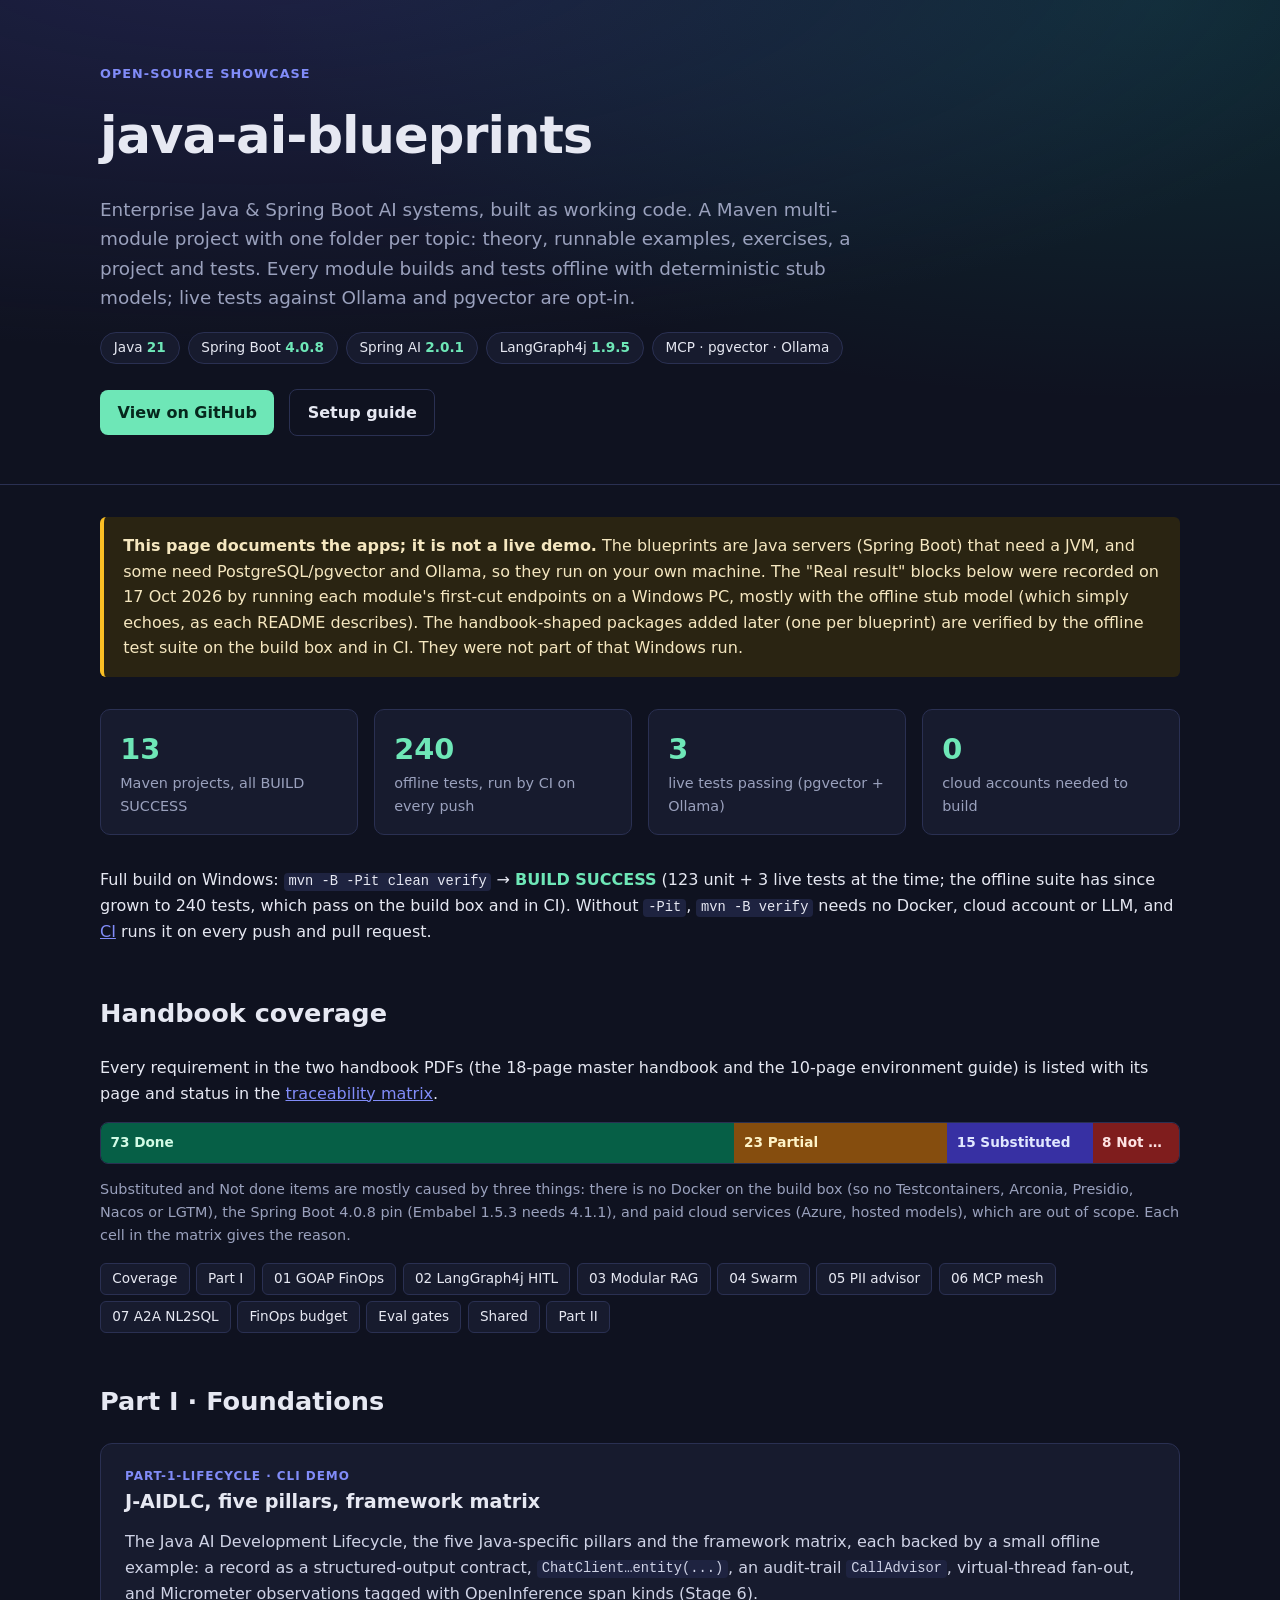
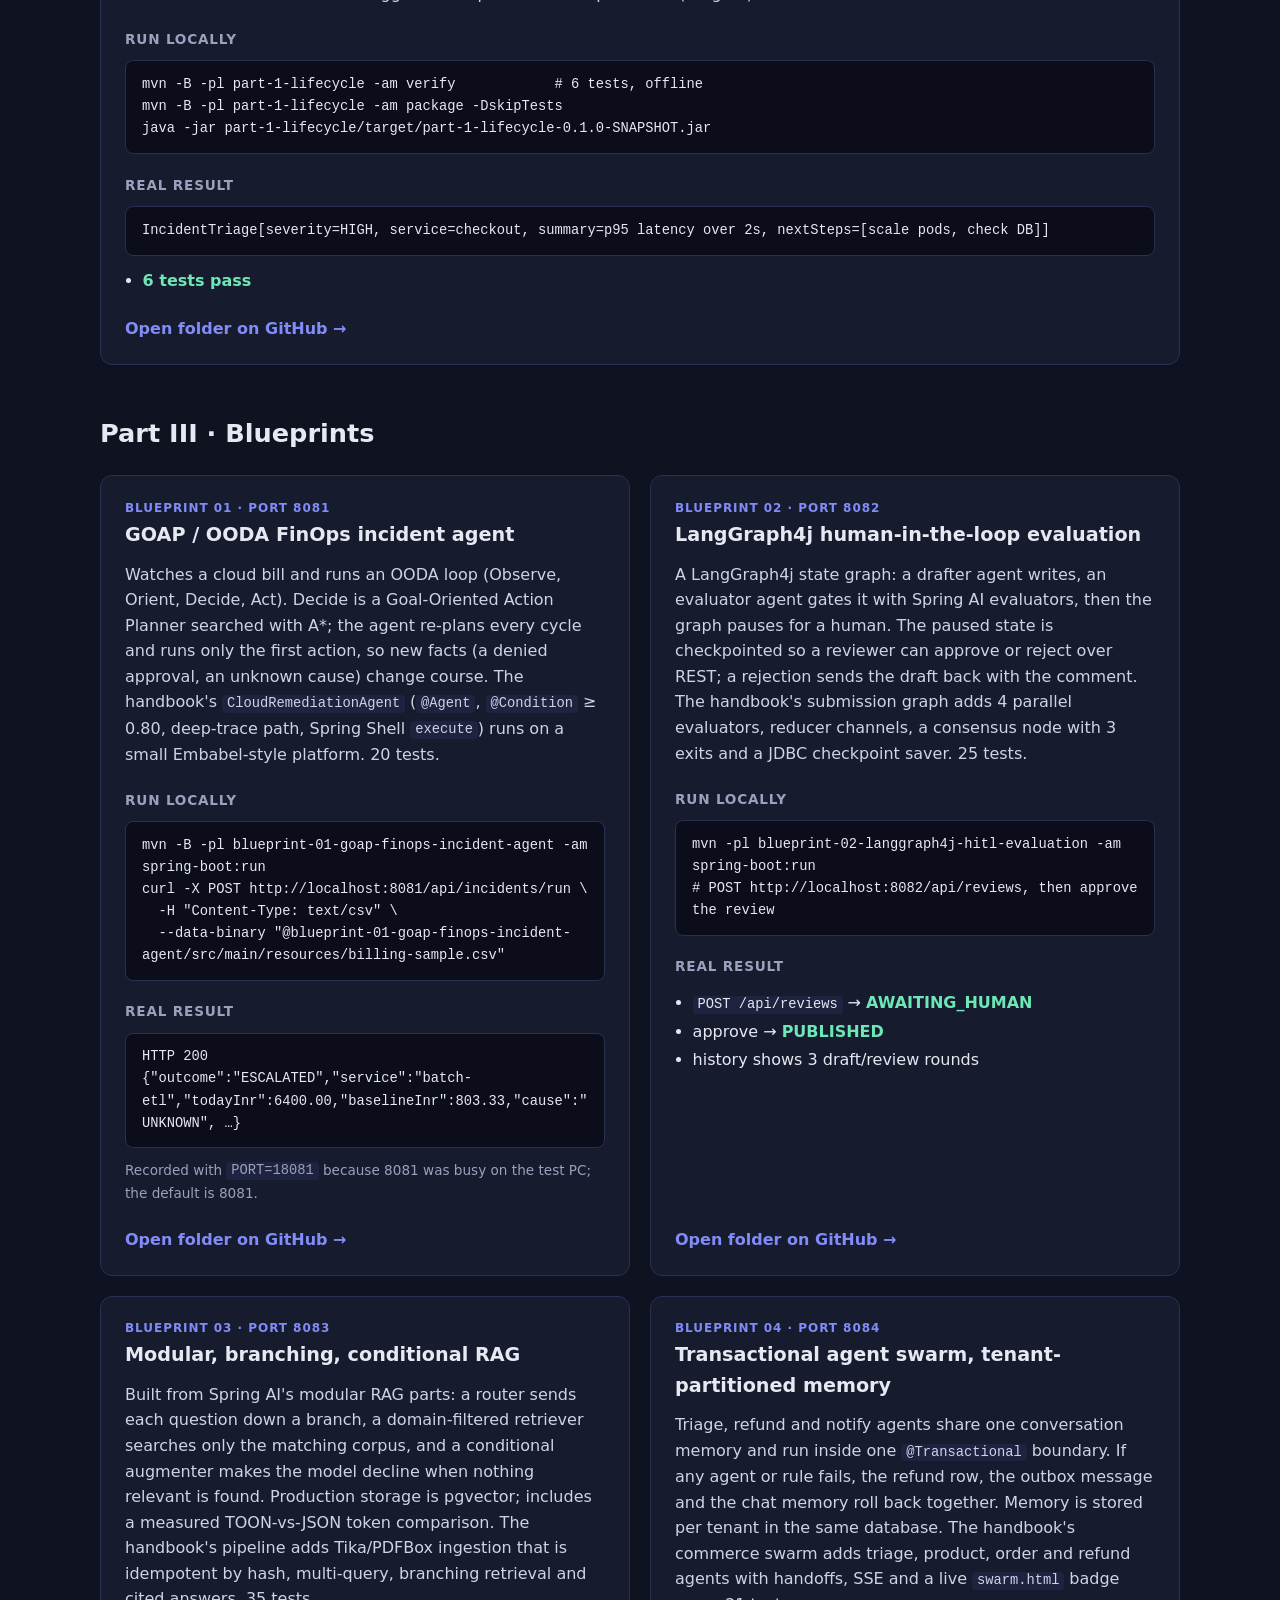
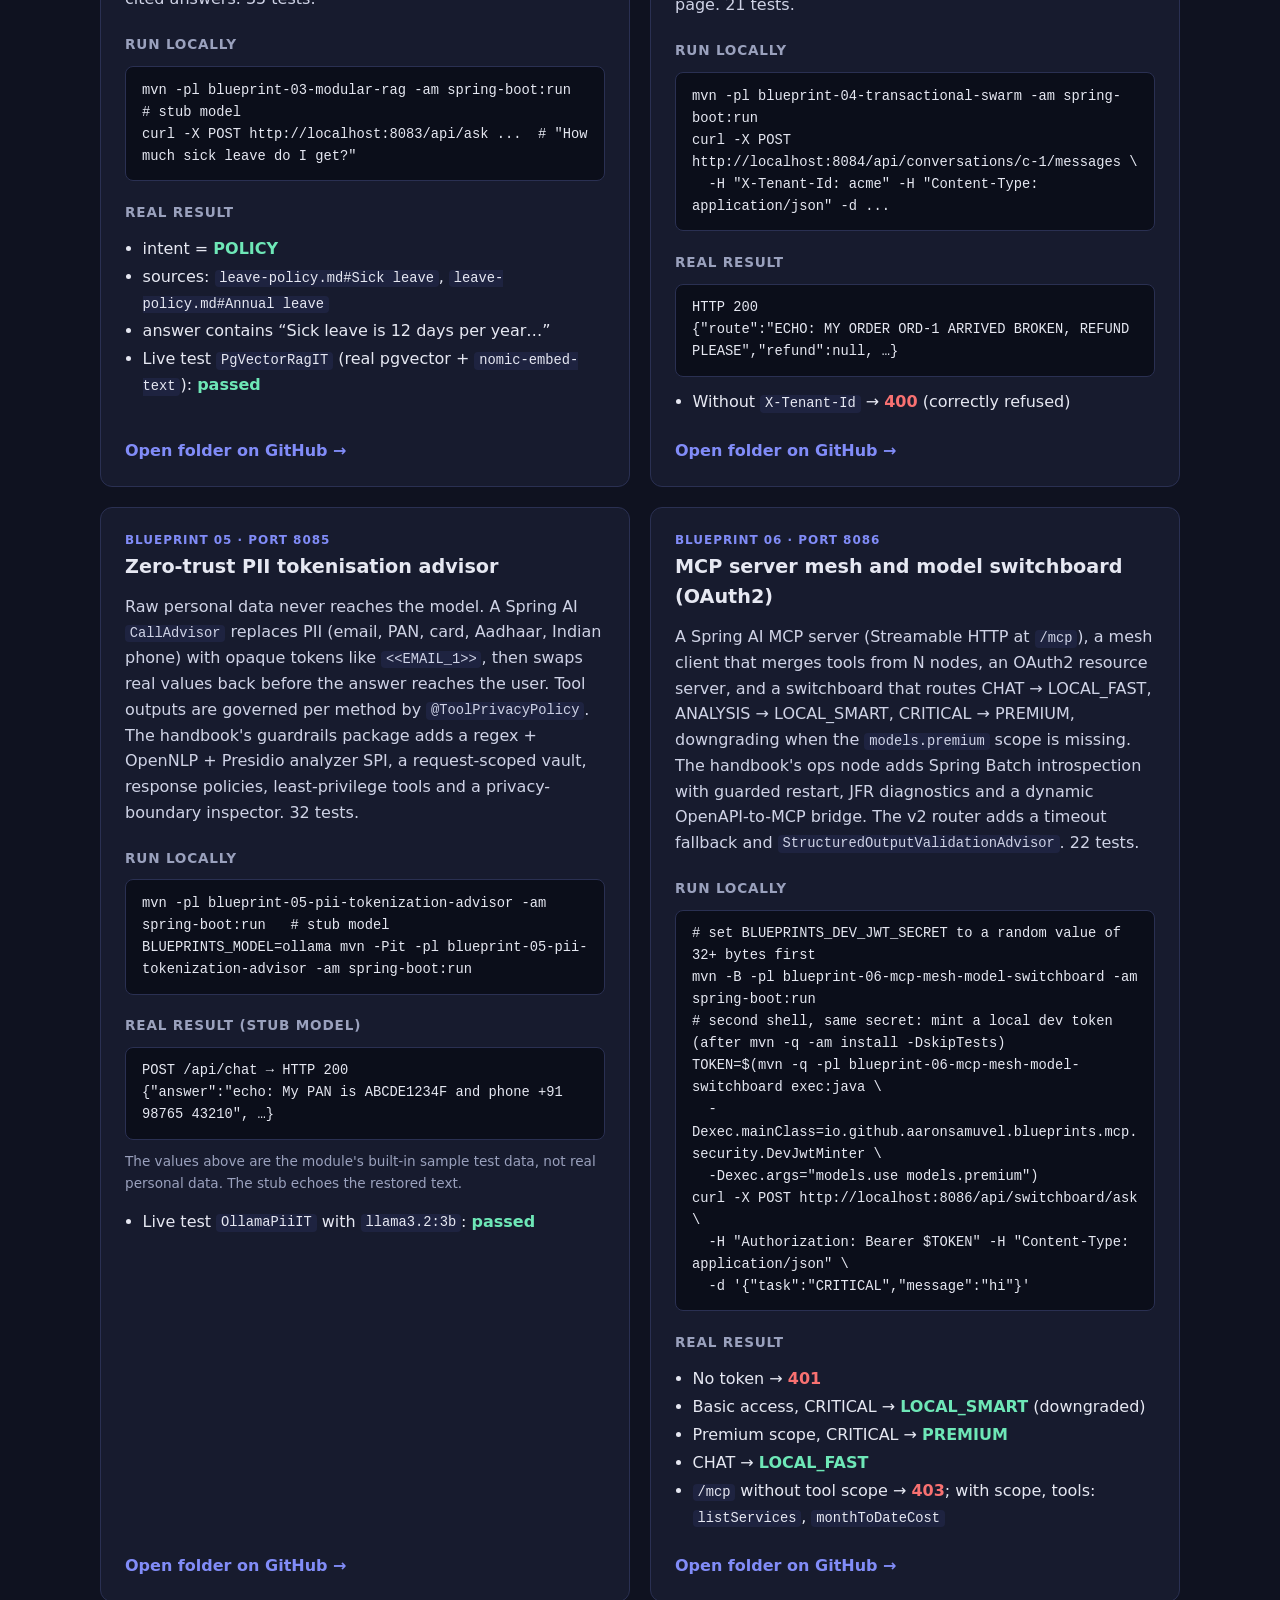
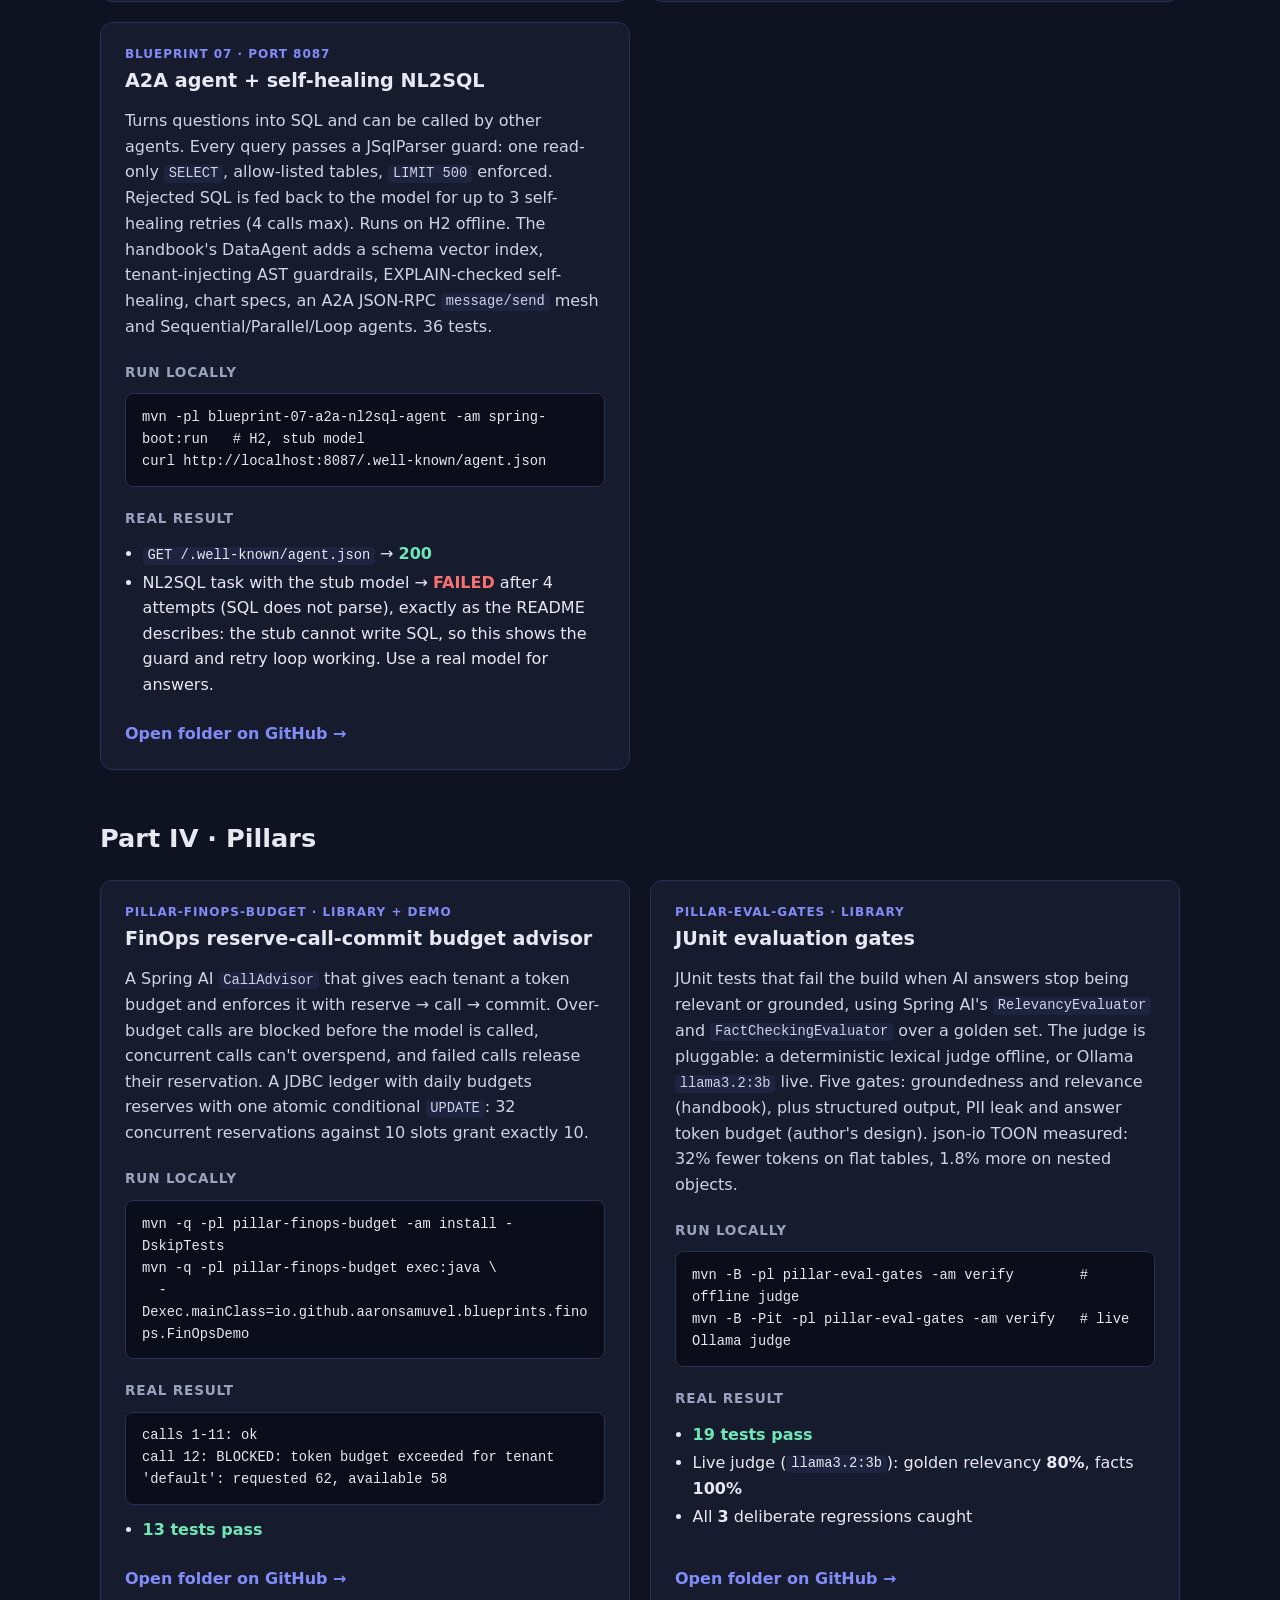
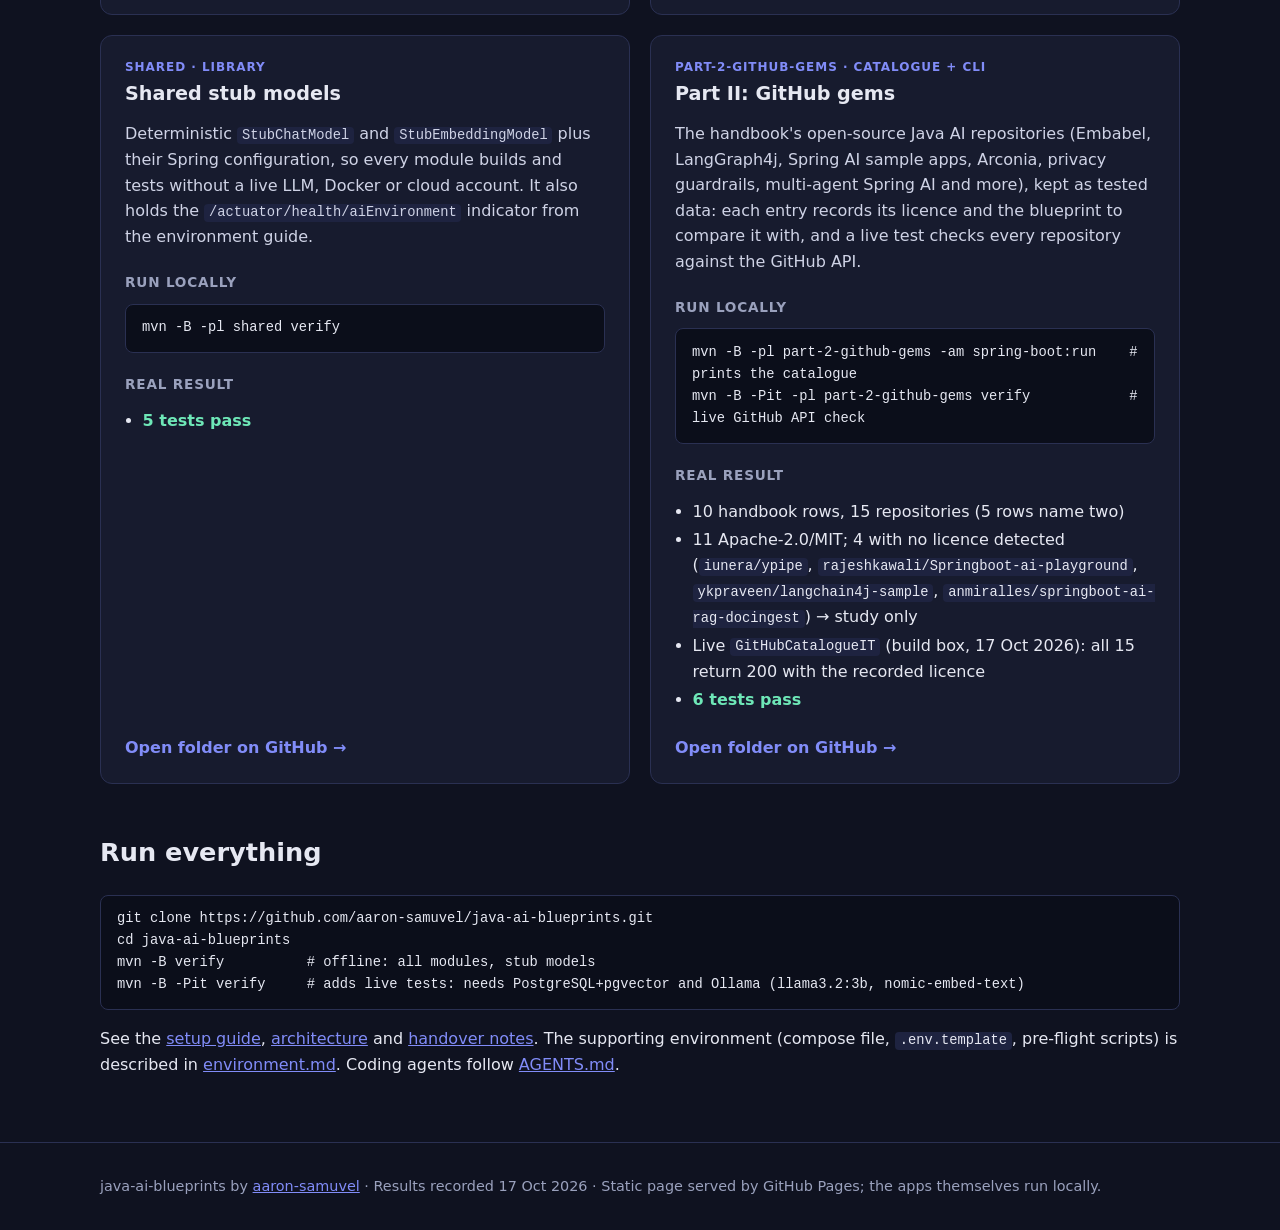
==== commit 06034e66: "docs: page-referenced traceability matrix for both handbook PDFs; README, site, handover, progress a" ====
--- a/site/index.html
+++ b/site/index.html
@@ -26,19 +26,26 @@
 </header>
 
 <main class="wrap">
-  <div class="notice"><strong>This page documents the apps; it is not a live demo.</strong> The blueprints are Java servers (Spring Boot) that need a JVM, and some need PostgreSQL/pgvector and Ollama, so they run on your own machine. The requests and responses below are real results recorded on 17 Oct 2026 by running each module on a Windows PC, mostly with the offline stub model (which simply echoes, as each README describes).</div>
+  <div class="notice"><strong>This page documents the apps; it is not a live demo.</strong> The blueprints are Java servers (Spring Boot) that need a JVM, and some need PostgreSQL/pgvector and Ollama, so they run on your own machine. The "Real result" blocks below were recorded on 17 Oct 2026 by running each module's first-cut endpoints on a Windows PC, mostly with the offline stub model (which simply echoes, as each README describes). The handbook-shaped packages added later (one per blueprint) are verified by the offline test suite on the build box and in CI. They were not part of that Windows run.</div>
 
   <div class="stats">
     <div class="stat"><div class="n">13</div><div class="l">Maven projects, all BUILD SUCCESS</div></div>
-    <div class="stat"><div class="n">134</div><div class="l">offline tests, run by CI on every push</div></div>
+    <div class="stat"><div class="n">240</div><div class="l">offline tests, run by CI on every push</div></div>
     <div class="stat"><div class="n">3</div><div class="l">live tests passing (pgvector + Ollama)</div></div>
     <div class="stat"><div class="n">0</div><div class="l">cloud accounts needed to build</div></div>
   </div>
 
-  <p>Full build on Windows: <code>mvn -B -Pit clean verify</code> → <span class="ok">BUILD SUCCESS</span> (123 unit + 3 live tests, before the audit added 11 more offline tests). Without <code>-Pit</code>, <code>mvn -B verify</code> needs no Docker, cloud account or LLM, and <a href="https://github.com/aaron-samuvel/java-ai-blueprints/actions/workflows/ci.yml">CI</a> runs it on every push and pull request.</p>
+  <p>Full build on Windows: <code>mvn -B -Pit clean verify</code> → <span class="ok">BUILD SUCCESS</span> (123 unit + 3 live tests at the time; the offline suite has since grown to 240 tests, which pass on the build box and in CI). Without <code>-Pit</code>, <code>mvn -B verify</code> needs no Docker, cloud account or LLM, and <a href="https://github.com/aaron-samuvel/java-ai-blueprints/actions/workflows/ci.yml">CI</a> runs it on every push and pull request.</p>
+
+  <h2 class="section" id="coverage">Handbook coverage</h2>
+  <p>Every requirement in the two handbook PDFs (the 18-page master handbook and the 10-page environment guide) is listed with its page and status in the <a href="https://github.com/aaron-samuvel/java-ai-blueprints/blob/main/docs/pdf-requirements-mapping.md">traceability matrix</a>.</p>
+  <div class="cov" role="img" aria-label="119 requirements: 73 done, 23 partial, 15 substituted, 8 not done">
+    <span class="c-done" style="flex:73">73 Done</span><span class="c-part" style="flex:23">23 Partial</span><span class="c-sub" style="flex:15">15 Substituted</span><span class="c-not" style="flex:8">8 Not done</span>
+  </div>
+  <p class="cov-note">Substituted and Not done items are mostly caused by three things: there is no Docker on the build box (so no Testcontainers, Arconia, Presidio, Nacos or LGTM), the Spring Boot 4.0.8 pin (Embabel 1.5.3 needs 4.1.1), and paid cloud services (Azure, hosted models), which are out of scope. Each cell in the matrix gives the reason.</p>
 
   <nav class="toc" aria-label="Modules">
-    <a href="#part-1-lifecycle">Part I</a><a href="#bp01">01 GOAP FinOps</a><a href="#bp02">02 LangGraph4j HITL</a><a href="#bp03">03 Modular RAG</a><a href="#bp04">04 Swarm</a><a href="#bp05">05 PII advisor</a><a href="#bp06">06 MCP mesh</a><a href="#bp07">07 A2A NL2SQL</a><a href="#finops">FinOps budget</a><a href="#eval">Eval gates</a><a href="#shared">Shared</a><a href="#part-2">Part II</a>
+    <a href="#coverage">Coverage</a><a href="#part-1-lifecycle">Part I</a><a href="#bp01">01 GOAP FinOps</a><a href="#bp02">02 LangGraph4j HITL</a><a href="#bp03">03 Modular RAG</a><a href="#bp04">04 Swarm</a><a href="#bp05">05 PII advisor</a><a href="#bp06">06 MCP mesh</a><a href="#bp07">07 A2A NL2SQL</a><a href="#finops">FinOps budget</a><a href="#eval">Eval gates</a><a href="#shared">Shared</a><a href="#part-2">Part II</a>
   </nav>
 
   <h2 class="section">Part I · Foundations</h2>
@@ -46,14 +53,14 @@
     <article class="card" id="part-1-lifecycle">
       <span class="tag">part-1-lifecycle · CLI demo</span>
       <h3>J-AIDLC, five pillars, framework matrix</h3>
-      <p>The Java AI Development Lifecycle, the five Java-specific pillars and the framework matrix, each backed by a small offline example: a record as a structured-output contract, <code>ChatClient…entity(...)</code>, an audit-trail <code>CallAdvisor</code>, and virtual-thread fan-out.</p>
-      <h4>Run locally</h4>
-<pre>mvn -B -pl part-1-lifecycle -am verify            # 4 tests, offline
+      <p>The Java AI Development Lifecycle, the five Java-specific pillars and the framework matrix, each backed by a small offline example: a record as a structured-output contract, <code>ChatClient…entity(...)</code>, an audit-trail <code>CallAdvisor</code>, virtual-thread fan-out, and Micrometer observations tagged with OpenInference span kinds (Stage 6).</p>
+      <h4>Run locally</h4>
+<pre>mvn -B -pl part-1-lifecycle -am verify            # 6 tests, offline
 mvn -B -pl part-1-lifecycle -am package -DskipTests
 java -jar part-1-lifecycle/target/part-1-lifecycle-0.1.0-SNAPSHOT.jar</pre>
       <h4>Real result</h4>
 <pre>IncidentTriage[severity=HIGH, service=checkout, summary=p95 latency over 2s, nextSteps=[scale pods, check DB]]</pre>
-      <ul class="res"><li><span class="ok">4 tests pass</span></li></ul>
+      <ul class="res"><li><span class="ok">6 tests pass</span></li></ul>
       <div class="foot"><a href="https://github.com/aaron-samuvel/java-ai-blueprints/tree/main/part-1-lifecycle">Open folder on GitHub →</a></div>
     </article>
   </div>
@@ -63,7 +70,7 @@
     <article class="card" id="bp01">
       <span class="tag">Blueprint 01 · port 8081</span>
       <h3>GOAP / OODA FinOps incident agent</h3>
-      <p>Watches a cloud bill and runs an OODA loop (Observe, Orient, Decide, Act). Decide is a Goal-Oriented Action Planner searched with A*; the agent re-plans every cycle and runs only the first action, so new facts (a denied approval, an unknown cause) change course.</p>
+      <p>Watches a cloud bill and runs an OODA loop (Observe, Orient, Decide, Act). Decide is a Goal-Oriented Action Planner searched with A*; the agent re-plans every cycle and runs only the first action, so new facts (a denied approval, an unknown cause) change course. The handbook's <code>CloudRemediationAgent</code> (<code>@Agent</code>, <code>@Condition</code> ≥ 0.80, deep-trace path, Spring Shell <code>execute</code>) runs on a small Embabel-style platform. 20 tests.</p>
       <h4>Run locally</h4>
 <pre>mvn -B -pl blueprint-01-goap-finops-incident-agent -am spring-boot:run
 curl -X POST http://localhost:8081/api/incidents/run \
@@ -79,7 +86,7 @@
     <article class="card" id="bp02">
       <span class="tag">Blueprint 02 · port 8082</span>
       <h3>LangGraph4j human-in-the-loop evaluation</h3>
-      <p>A LangGraph4j state graph: a drafter agent writes, an evaluator agent gates it with Spring AI evaluators, then the graph pauses for a human. The paused state is checkpointed so a reviewer can approve or reject over REST; a rejection sends the draft back with the comment.</p>
+      <p>A LangGraph4j state graph: a drafter agent writes, an evaluator agent gates it with Spring AI evaluators, then the graph pauses for a human. The paused state is checkpointed so a reviewer can approve or reject over REST; a rejection sends the draft back with the comment. The handbook's submission graph adds 4 parallel evaluators, reducer channels, a consensus node with 3 exits and a JDBC checkpoint saver. 25 tests.</p>
       <h4>Run locally</h4>
 <pre>mvn -pl blueprint-02-langgraph4j-hitl-evaluation -am spring-boot:run
 # POST http://localhost:8082/api/reviews, then approve the review</pre>
@@ -95,7 +102,7 @@
     <article class="card" id="bp03">
       <span class="tag">Blueprint 03 · port 8083</span>
       <h3>Modular, branching, conditional RAG</h3>
-      <p>Built from Spring AI's modular RAG parts: a router sends each question down a branch, a domain-filtered retriever searches only the matching corpus, and a conditional augmenter makes the model decline when nothing relevant is found. Production storage is pgvector; includes a measured TOON-vs-JSON token comparison.</p>
+      <p>Built from Spring AI's modular RAG parts: a router sends each question down a branch, a domain-filtered retriever searches only the matching corpus, and a conditional augmenter makes the model decline when nothing relevant is found. Production storage is pgvector; includes a measured TOON-vs-JSON token comparison. The handbook's pipeline adds Tika/PDFBox ingestion that is idempotent by hash, multi-query, branching retrieval and cited answers. 35 tests.</p>
       <h4>Run locally</h4>
 <pre>mvn -pl blueprint-03-modular-rag -am spring-boot:run    # stub model
 curl -X POST http://localhost:8083/api/ask ...  # "How much sick leave do I get?"</pre>
@@ -112,7 +119,7 @@
     <article class="card" id="bp04">
       <span class="tag">Blueprint 04 · port 8084</span>
       <h3>Transactional agent swarm, tenant-partitioned memory</h3>
-      <p>Triage, refund and notify agents share one conversation memory and run inside one <code>@Transactional</code> boundary. If any agent or rule fails, the refund row, the outbox message and the chat memory roll back together. Memory is stored per tenant in the same database.</p>
+      <p>Triage, refund and notify agents share one conversation memory and run inside one <code>@Transactional</code> boundary. If any agent or rule fails, the refund row, the outbox message and the chat memory roll back together. Memory is stored per tenant in the same database. The handbook's commerce swarm adds triage, product, order and refund agents with handoffs, SSE and a live <code>swarm.html</code> badge page. 21 tests.</p>
       <h4>Run locally</h4>
 <pre>mvn -pl blueprint-04-transactional-swarm -am spring-boot:run
 curl -X POST http://localhost:8084/api/conversations/c-1/messages \
@@ -127,7 +134,7 @@
     <article class="card" id="bp05">
       <span class="tag">Blueprint 05 · port 8085</span>
       <h3>Zero-trust PII tokenisation advisor</h3>
-      <p>Raw personal data never reaches the model. A Spring AI <code>CallAdvisor</code> replaces PII (email, PAN, card, Aadhaar, Indian phone) with opaque tokens like <code>&lt;&lt;EMAIL_1&gt;&gt;</code>, then swaps real values back before the answer reaches the user. Tool outputs are governed per method by <code>@ToolPrivacyPolicy</code>.</p>
+      <p>Raw personal data never reaches the model. A Spring AI <code>CallAdvisor</code> replaces PII (email, PAN, card, Aadhaar, Indian phone) with opaque tokens like <code>&lt;&lt;EMAIL_1&gt;&gt;</code>, then swaps real values back before the answer reaches the user. Tool outputs are governed per method by <code>@ToolPrivacyPolicy</code>. The handbook's guardrails package adds a regex + OpenNLP + Presidio analyzer SPI, a request-scoped vault, response policies, least-privilege tools and a privacy-boundary inspector. 32 tests.</p>
       <h4>Run locally</h4>
 <pre>mvn -pl blueprint-05-pii-tokenization-advisor -am spring-boot:run   # stub model
 BLUEPRINTS_MODEL=ollama mvn -Pit -pl blueprint-05-pii-tokenization-advisor -am spring-boot:run</pre>
@@ -142,7 +149,7 @@
     <article class="card" id="bp06">
       <span class="tag">Blueprint 06 · port 8086</span>
       <h3>MCP server mesh and model switchboard (OAuth2)</h3>
-      <p>A Spring AI MCP server (Streamable HTTP at <code>/mcp</code>), a mesh client that merges tools from N nodes, an OAuth2 resource server, and a switchboard that routes CHAT → LOCAL_FAST, ANALYSIS → LOCAL_SMART, CRITICAL → PREMIUM, downgrading when the <code>models.premium</code> scope is missing.</p>
+      <p>A Spring AI MCP server (Streamable HTTP at <code>/mcp</code>), a mesh client that merges tools from N nodes, an OAuth2 resource server, and a switchboard that routes CHAT → LOCAL_FAST, ANALYSIS → LOCAL_SMART, CRITICAL → PREMIUM, downgrading when the <code>models.premium</code> scope is missing. The handbook's ops node adds Spring Batch introspection with guarded restart, JFR diagnostics and a dynamic OpenAPI-to-MCP bridge. The v2 router adds a timeout fallback and <code>StructuredOutputValidationAdvisor</code>. 22 tests.</p>
       <h4>Run locally</h4>
 <pre># set BLUEPRINTS_DEV_JWT_SECRET to a random value of 32+ bytes first
 mvn -B -pl blueprint-06-mcp-mesh-model-switchboard -am spring-boot:run
@@ -167,7 +174,7 @@
     <article class="card" id="bp07">
       <span class="tag">Blueprint 07 · port 8087</span>
       <h3>A2A agent + self-healing NL2SQL</h3>
-      <p>Turns questions into SQL and can be called by other agents. Every query passes a JSqlParser guard: one read-only <code>SELECT</code>, allow-listed tables, <code>LIMIT 500</code> enforced. Rejected SQL is fed back to the model for up to 3 self-healing retries (4 calls max). Runs on H2 offline.</p>
+      <p>Turns questions into SQL and can be called by other agents. Every query passes a JSqlParser guard: one read-only <code>SELECT</code>, allow-listed tables, <code>LIMIT 500</code> enforced. Rejected SQL is fed back to the model for up to 3 self-healing retries (4 calls max). Runs on H2 offline. The handbook's DataAgent adds a schema vector index, tenant-injecting AST guardrails, EXPLAIN-checked self-healing, chart specs, an A2A JSON-RPC <code>message/send</code> mesh and Sequential/Parallel/Loop agents. 36 tests.</p>
       <h4>Run locally</h4>
 <pre>mvn -pl blueprint-07-a2a-nl2sql-agent -am spring-boot:run   # H2, stub model
 curl http://localhost:8087/.well-known/agent.json</pre>
@@ -185,7 +192,7 @@
     <article class="card" id="finops">
       <span class="tag">pillar-finops-budget · library + demo</span>
       <h3>FinOps reserve-call-commit budget advisor</h3>
-      <p>A Spring AI <code>CallAdvisor</code> that gives each tenant a token budget and enforces it with reserve → call → commit. Over-budget calls are blocked before the model is called, concurrent calls can't overspend, and failed calls release their reservation.</p>
+      <p>A Spring AI <code>CallAdvisor</code> that gives each tenant a token budget and enforces it with reserve → call → commit. Over-budget calls are blocked before the model is called, concurrent calls can't overspend, and failed calls release their reservation. A JDBC ledger with daily budgets reserves with one atomic conditional <code>UPDATE</code>: 32 concurrent reservations against 10 slots grant exactly 10.</p>
       <h4>Run locally</h4>
 <pre>mvn -q -pl pillar-finops-budget -am install -DskipTests
 mvn -q -pl pillar-finops-budget exec:java \
@@ -193,20 +200,20 @@
       <h4>Real result</h4>
 <pre>calls 1-11: ok
 call 12: BLOCKED: token budget exceeded for tenant 'default': requested 62, available 58</pre>
-      <ul class="res"><li><span class="ok">10 tests pass</span></li></ul>
+      <ul class="res"><li><span class="ok">13 tests pass</span></li></ul>
       <div class="foot"><a href="https://github.com/aaron-samuvel/java-ai-blueprints/tree/main/pillar-finops-budget">Open folder on GitHub →</a></div>
     </article>
 
     <article class="card" id="eval">
       <span class="tag">pillar-eval-gates · library</span>
       <h3>JUnit evaluation gates</h3>
-      <p>JUnit tests that fail the build when AI answers stop being relevant or grounded, using Spring AI's <code>RelevancyEvaluator</code> and <code>FactCheckingEvaluator</code> over a golden set. The judge is pluggable: a deterministic lexical judge offline, or Ollama <code>llama3.2:3b</code> live.</p>
+      <p>JUnit tests that fail the build when AI answers stop being relevant or grounded, using Spring AI's <code>RelevancyEvaluator</code> and <code>FactCheckingEvaluator</code> over a golden set. The judge is pluggable: a deterministic lexical judge offline, or Ollama <code>llama3.2:3b</code> live. Five gates: groundedness and relevance (handbook), plus structured output, PII leak and answer token budget (author's design). json-io TOON measured: 32% fewer tokens on flat tables, 1.8% more on nested objects.</p>
       <h4>Run locally</h4>
 <pre>mvn -B -pl pillar-eval-gates -am verify        # offline judge
 mvn -B -Pit -pl pillar-eval-gates -am verify   # live Ollama judge</pre>
       <h4>Real result</h4>
       <ul class="res">
-        <li><span class="ok">13 tests pass</span></li>
+        <li><span class="ok">19 tests pass</span></li>
         <li>Live judge (<code>llama3.2:3b</code>): golden relevancy <b>80%</b>, facts <b>100%</b></li>
         <li>All <b>3</b> deliberate regressions caught</li>
       </ul>
@@ -216,11 +223,11 @@
     <article class="card" id="shared">
       <span class="tag">shared · library</span>
       <h3>Shared stub models</h3>
-      <p>Deterministic <code>StubChatModel</code> and <code>StubEmbeddingModel</code> plus their Spring configuration, so every module builds and tests without a live LLM, Docker or cloud account.</p>
+      <p>Deterministic <code>StubChatModel</code> and <code>StubEmbeddingModel</code> plus their Spring configuration, so every module builds and tests without a live LLM, Docker or cloud account. It also holds the <code>/actuator/health/aiEnvironment</code> indicator from the environment guide.</p>
       <h4>Run locally</h4>
 <pre>mvn -B -pl shared verify</pre>
       <h4>Real result</h4>
-      <ul class="res"><li><span class="ok">2 tests pass</span></li></ul>
+      <ul class="res"><li><span class="ok">5 tests pass</span></li></ul>
       <div class="foot"><a href="https://github.com/aaron-samuvel/java-ai-blueprints/tree/main/shared">Open folder on GitHub →</a></div>
     </article>
 
@@ -233,9 +240,9 @@
 mvn -B -Pit -pl part-2-github-gems verify            # live GitHub API check</pre>
       <h4>Real result</h4>
       <ul class="res">
-        <li>10 handbook entries, 11 repositories</li>
-        <li>9 Apache-2.0/MIT; <code>iunera/ypipe</code> and <code>rajeshkawali/Springboot-ai-playground</code>: no licence detected → study only</li>
-        <li>Live <code>GitHubCatalogueIT</code>: all 11 return 200 with the recorded licence</li>
+        <li>10 handbook rows, 15 repositories (5 rows name two)</li>
+        <li>11 Apache-2.0/MIT; 4 with no licence detected (<code>iunera/ypipe</code>, <code>rajeshkawali/Springboot-ai-playground</code>, <code>ykpraveen/langchain4j-sample</code>, <code>anmiralles/springboot-ai-rag-docingest</code>) → study only</li>
+        <li>Live <code>GitHubCatalogueIT</code> (build box, 17 Oct 2026): all 15 return 200 with the recorded licence</li>
         <li><span class="ok">6 tests pass</span></li>
       </ul>
       <div class="foot"><a href="https://github.com/aaron-samuvel/java-ai-blueprints/tree/main/part-2-github-gems">Open folder on GitHub →</a></div>
@@ -247,7 +254,7 @@
 cd java-ai-blueprints
 mvn -B verify          # offline: all modules, stub models
 mvn -B -Pit verify     # adds live tests: needs PostgreSQL+pgvector and Ollama (llama3.2:3b, nomic-embed-text)</pre>
-  <p>See the <a href="https://github.com/aaron-samuvel/java-ai-blueprints/blob/main/docs/setup.md">setup guide</a>, <a href="https://github.com/aaron-samuvel/java-ai-blueprints/blob/main/docs/architecture.md">architecture</a> and <a href="https://github.com/aaron-samuvel/java-ai-blueprints/blob/main/docs/handover.md">handover notes</a>.</p>
+  <p>See the <a href="https://github.com/aaron-samuvel/java-ai-blueprints/blob/main/docs/setup.md">setup guide</a>, <a href="https://github.com/aaron-samuvel/java-ai-blueprints/blob/main/docs/architecture.md">architecture</a> and <a href="https://github.com/aaron-samuvel/java-ai-blueprints/blob/main/docs/handover.md">handover notes</a>. The supporting environment (compose file, <code>.env.template</code>, pre-flight scripts) is described in <a href="https://github.com/aaron-samuvel/java-ai-blueprints/blob/main/docs/environment.md">environment.md</a>. Coding agents follow <a href="https://github.com/aaron-samuvel/java-ai-blueprints/blob/main/AGENTS.md">AGENTS.md</a>.</p>
 </main>
 
 <footer>
--- a/site/style.css
+++ b/site/style.css
@@ -37,3 +37,7 @@
 .card .foot{margin-top:auto;padding-top:1rem}
 .card .foot a{font-weight:600;text-decoration:none}
 footer{border-top:1px solid var(--border);margin-top:4rem;padding:2rem 0;color:var(--muted);font-size:.9rem}
+.cov{display:flex;border-radius:8px;overflow:hidden;border:1px solid var(--border);margin:1rem 0 .5rem;font-size:.85rem;font-weight:600}
+.cov span{padding:.55rem .6rem;white-space:nowrap;overflow:hidden;text-overflow:ellipsis;min-width:0}
+.c-done{background:#065f46;color:#d1fae5}.c-part{background:#854d0e;color:#fef3c7}.c-sub{background:#3730a3;color:#e0e7ff}.c-not{background:#7f1d1d;color:#fee2e2}
+.cov-note{color:var(--muted);font-size:.9rem}
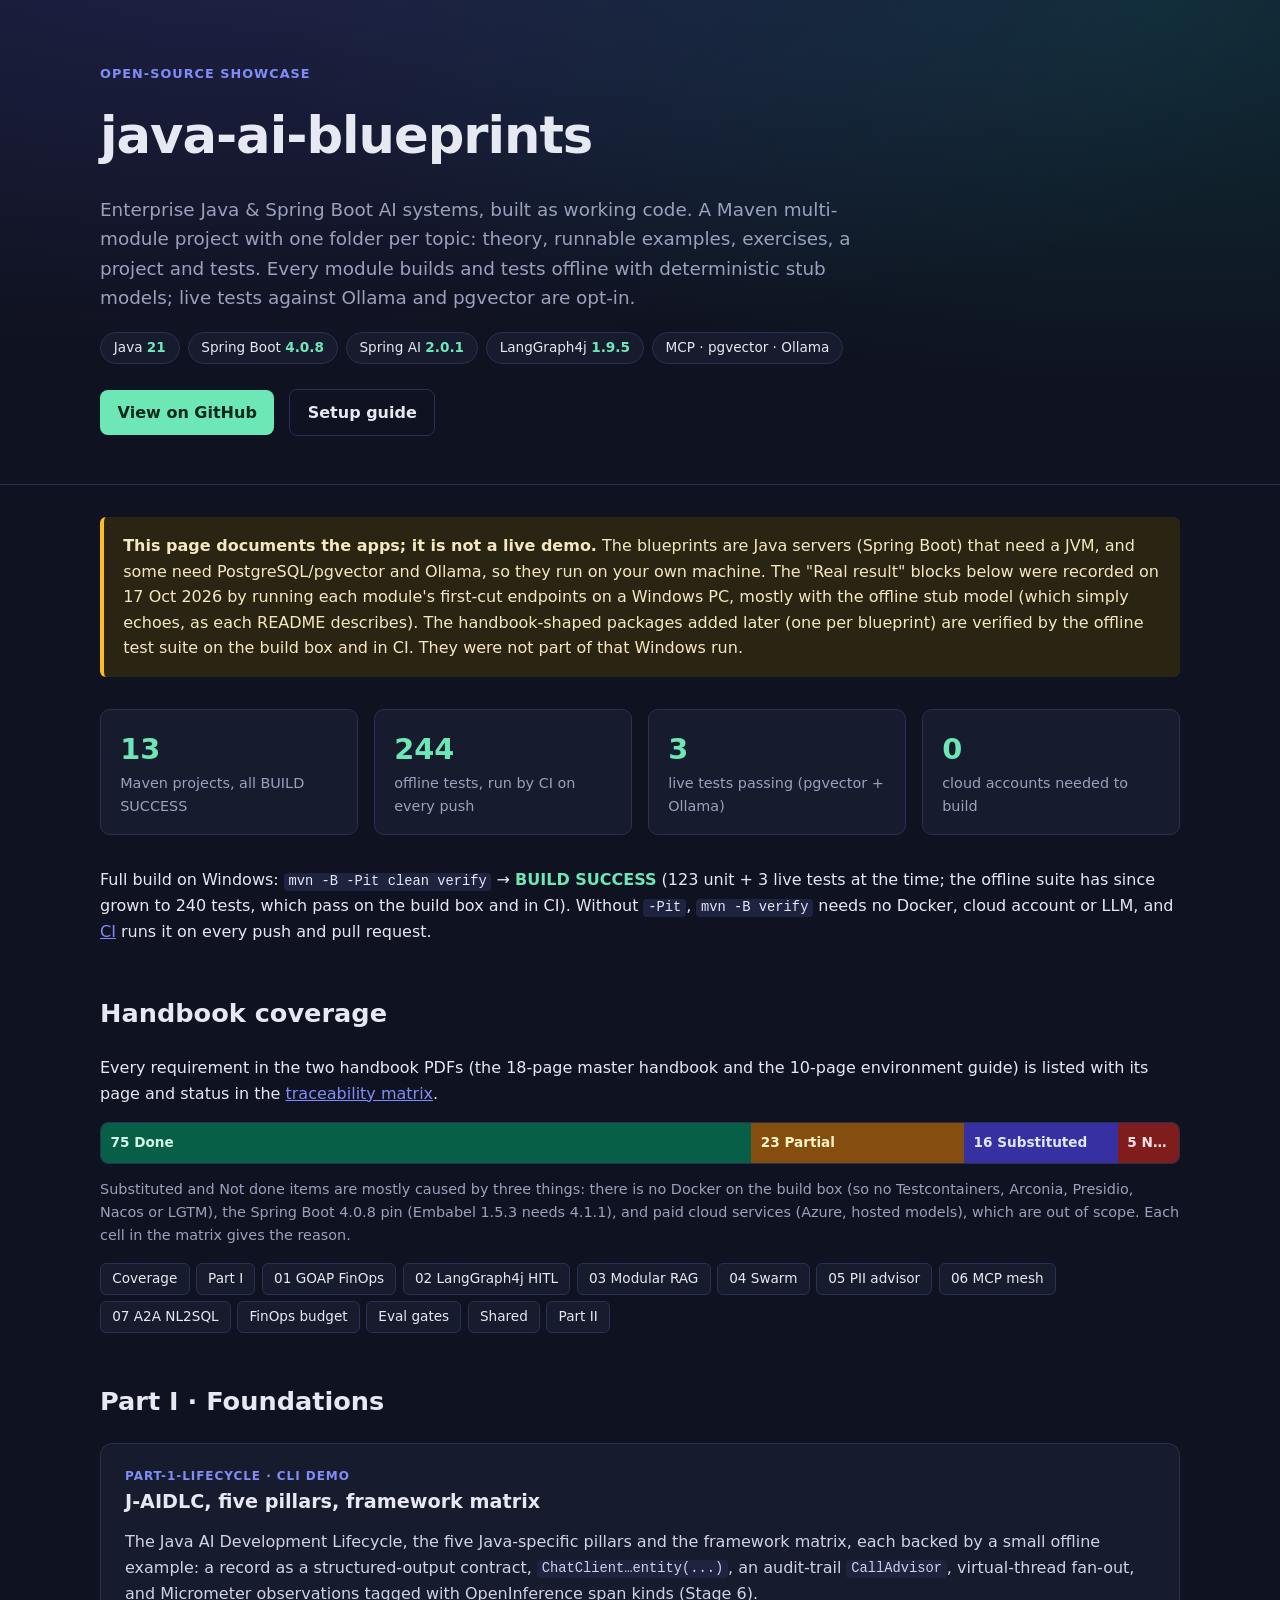
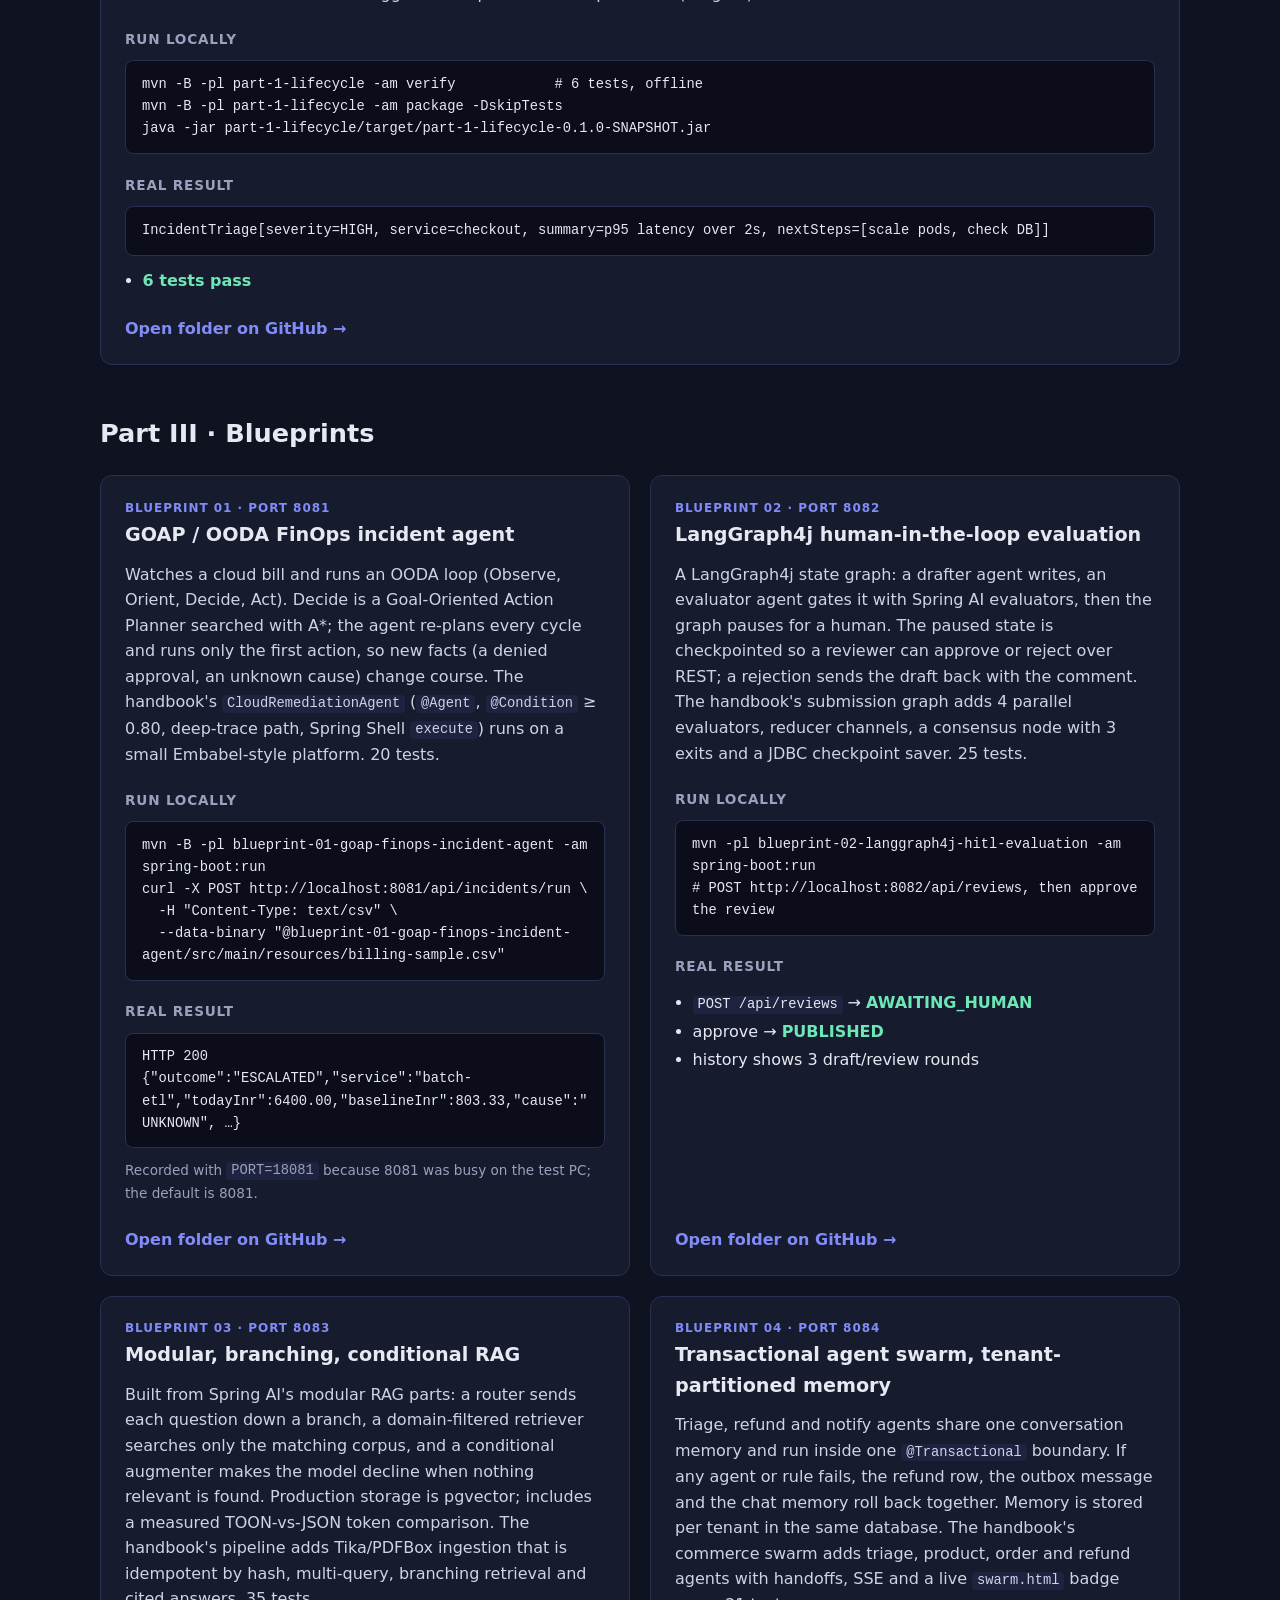
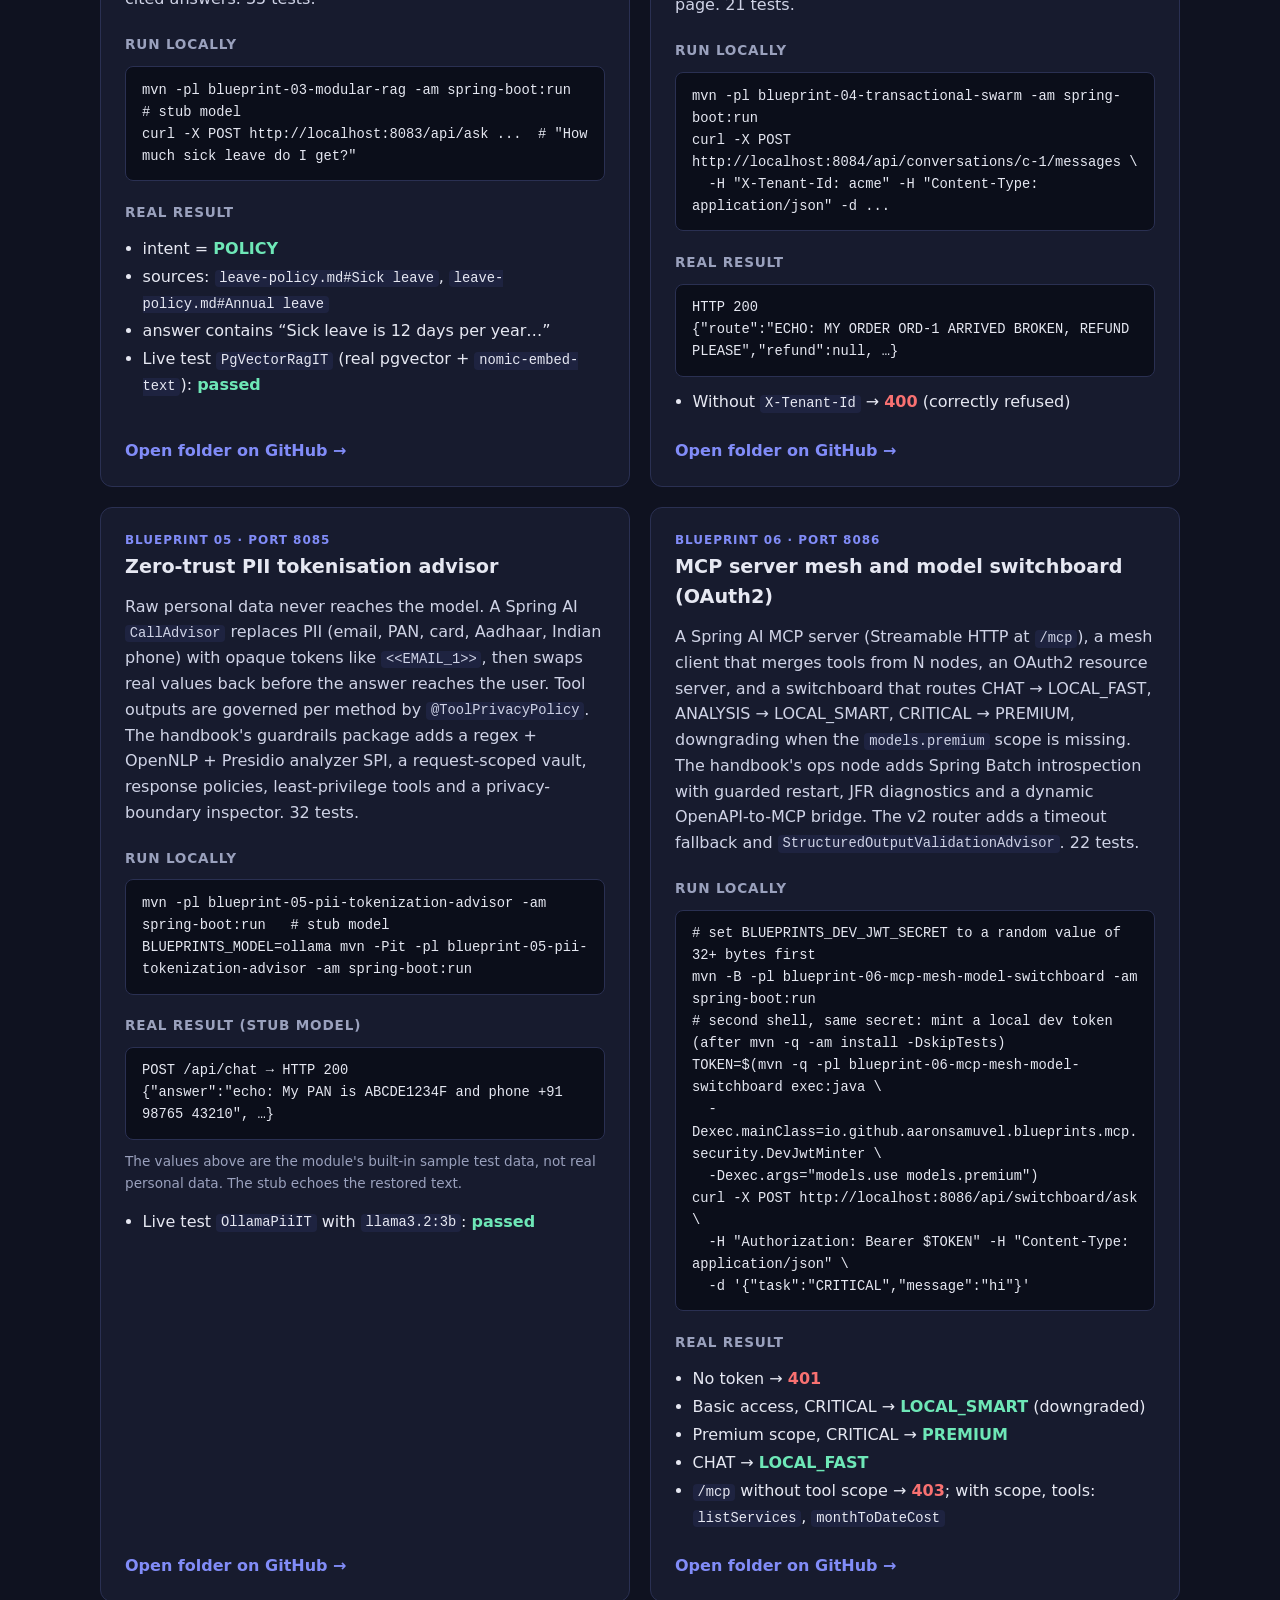
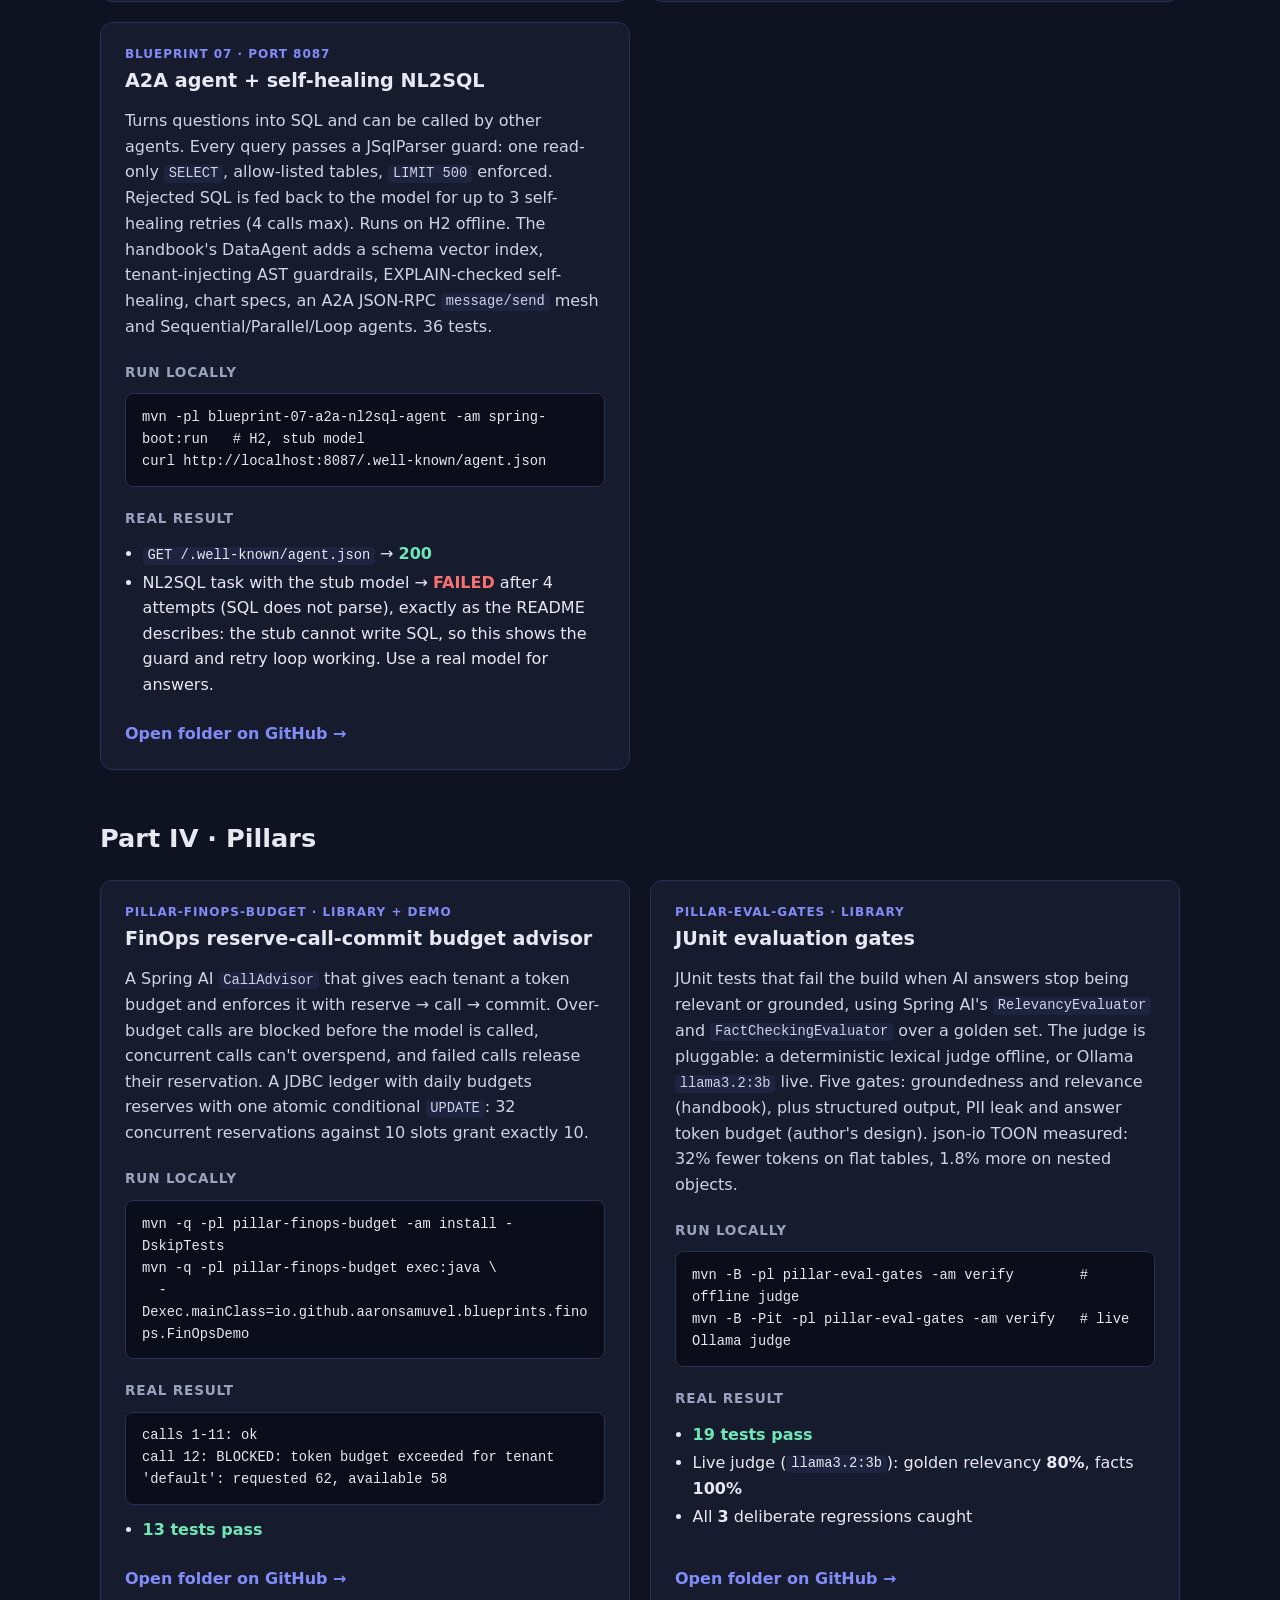
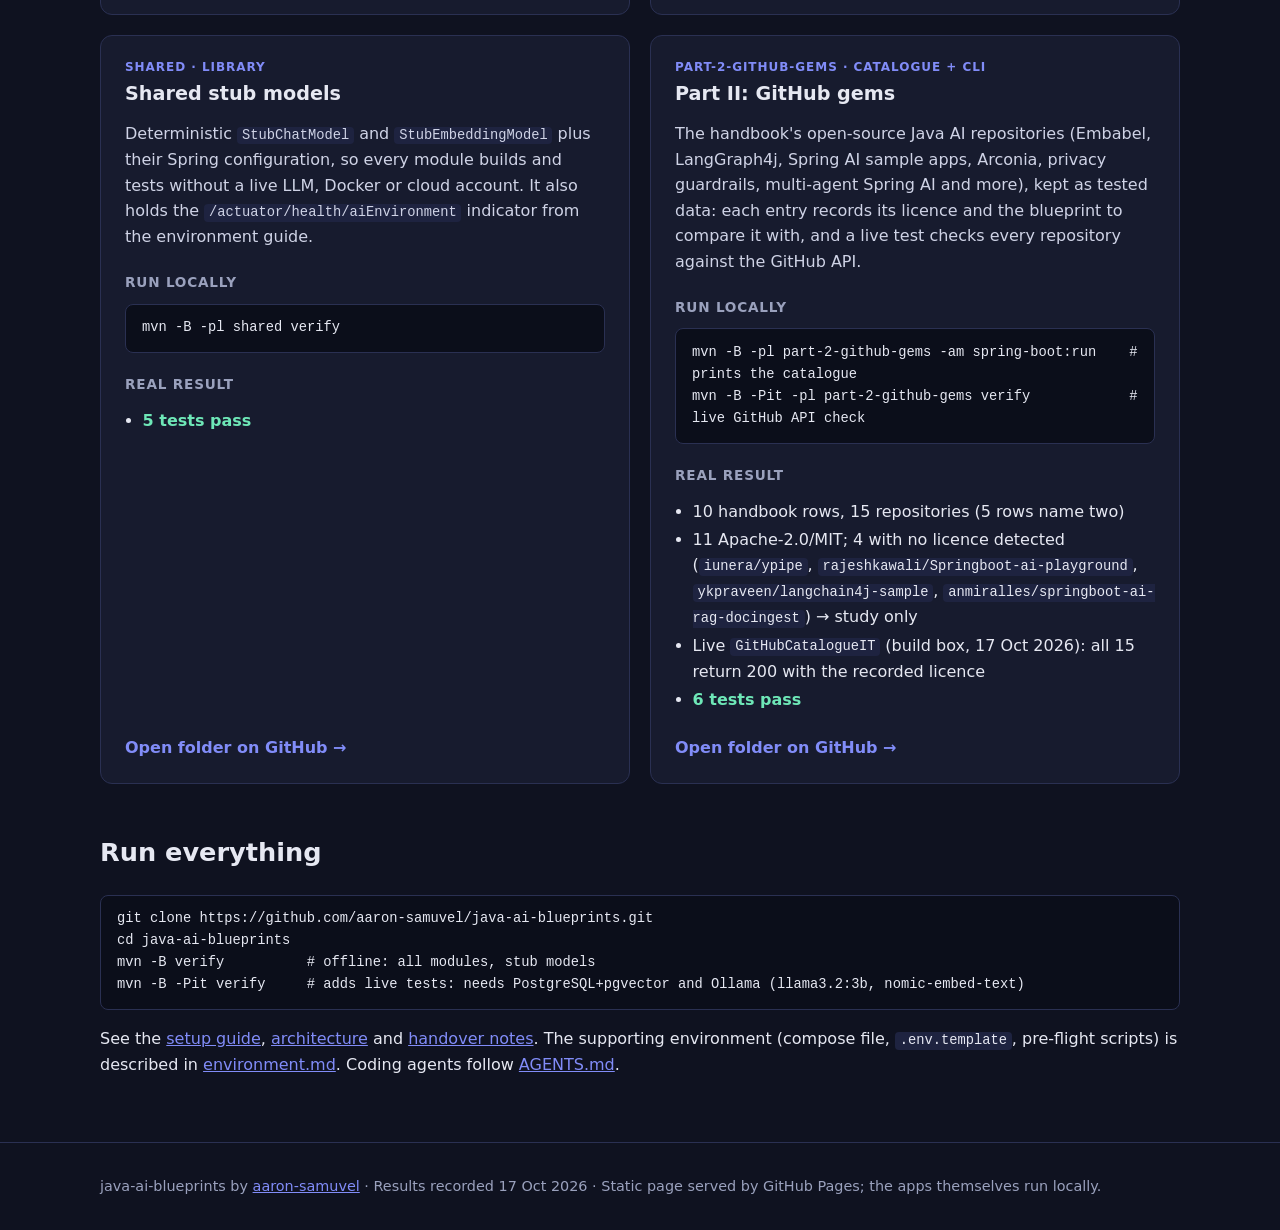
==== commit c870219e: "docs: matrix 75 Done / 23 Partial / 16 Substituted / 5 Not done; 244 offline tests; deployment and R" ====
--- a/site/index.html
+++ b/site/index.html
@@ -30,7 +30,7 @@
 
   <div class="stats">
     <div class="stat"><div class="n">13</div><div class="l">Maven projects, all BUILD SUCCESS</div></div>
-    <div class="stat"><div class="n">240</div><div class="l">offline tests, run by CI on every push</div></div>
+    <div class="stat"><div class="n">244</div><div class="l">offline tests, run by CI on every push</div></div>
     <div class="stat"><div class="n">3</div><div class="l">live tests passing (pgvector + Ollama)</div></div>
     <div class="stat"><div class="n">0</div><div class="l">cloud accounts needed to build</div></div>
   </div>
@@ -39,8 +39,8 @@
 
   <h2 class="section" id="coverage">Handbook coverage</h2>
   <p>Every requirement in the two handbook PDFs (the 18-page master handbook and the 10-page environment guide) is listed with its page and status in the <a href="https://github.com/aaron-samuvel/java-ai-blueprints/blob/main/docs/pdf-requirements-mapping.md">traceability matrix</a>.</p>
-  <div class="cov" role="img" aria-label="119 requirements: 73 done, 23 partial, 15 substituted, 8 not done">
-    <span class="c-done" style="flex:73">73 Done</span><span class="c-part" style="flex:23">23 Partial</span><span class="c-sub" style="flex:15">15 Substituted</span><span class="c-not" style="flex:8">8 Not done</span>
+  <div class="cov" role="img" aria-label="119 requirements: 75 done, 23 partial, 16 substituted, 5 not done">
+    <span class="c-done" style="flex:75">75 Done</span><span class="c-part" style="flex:23">23 Partial</span><span class="c-sub" style="flex:16">16 Substituted</span><span class="c-not" style="flex:5">5 Not done</span>
   </div>
   <p class="cov-note">Substituted and Not done items are mostly caused by three things: there is no Docker on the build box (so no Testcontainers, Arconia, Presidio, Nacos or LGTM), the Spring Boot 4.0.8 pin (Embabel 1.5.3 needs 4.1.1), and paid cloud services (Azure, hosted models), which are out of scope. Each cell in the matrix gives the reason.</p>
 
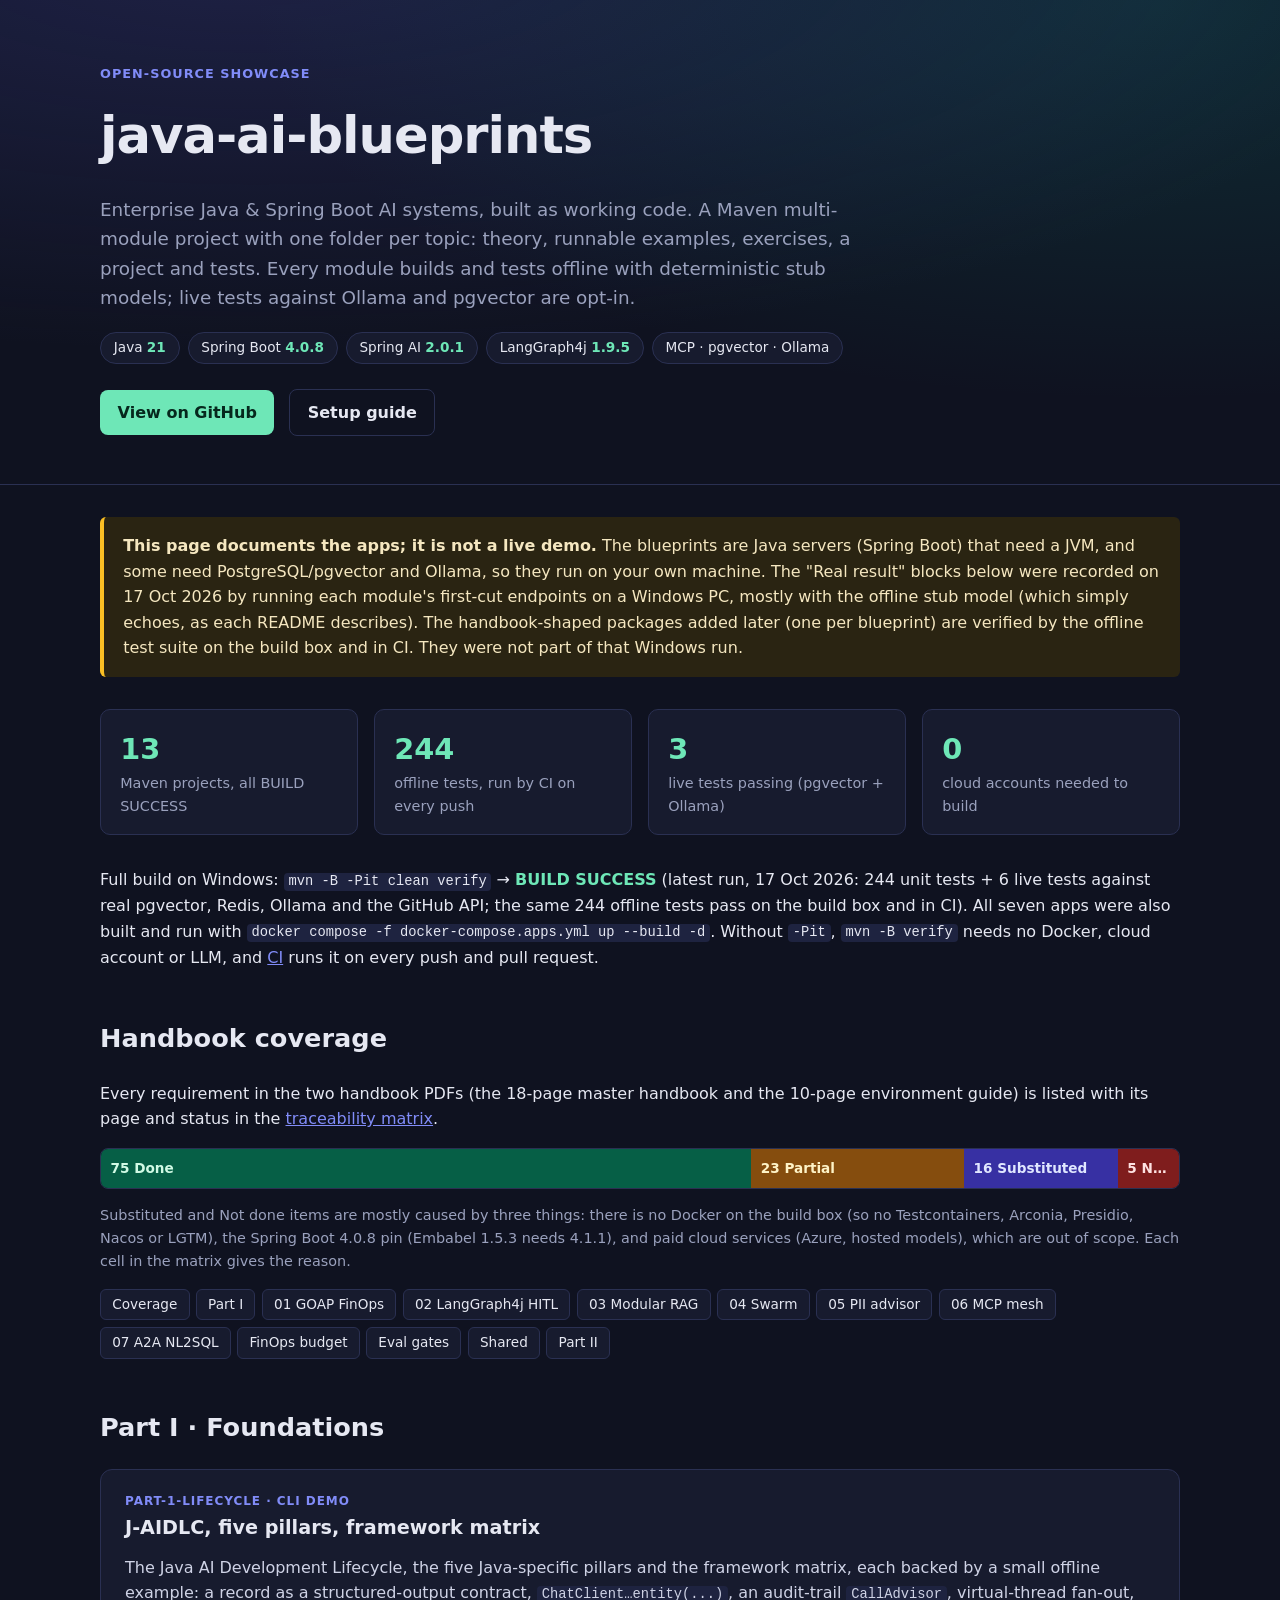
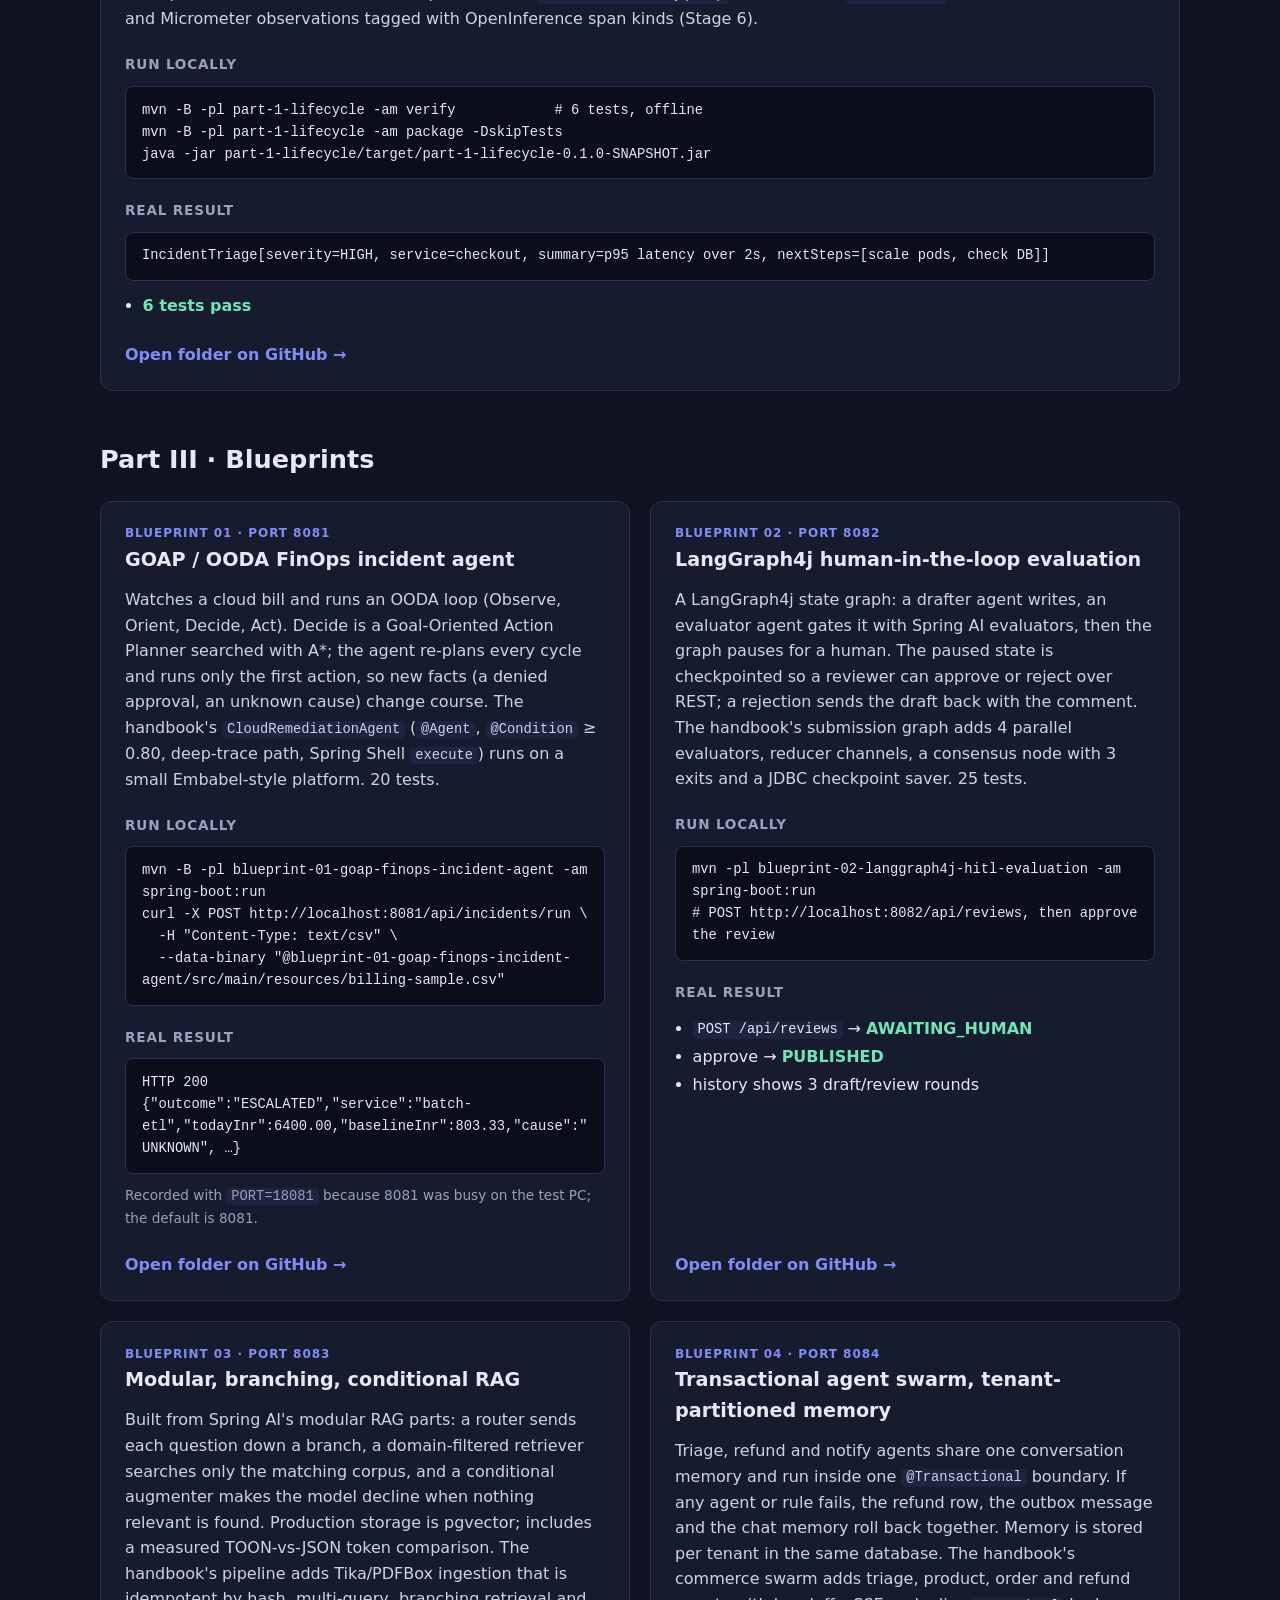
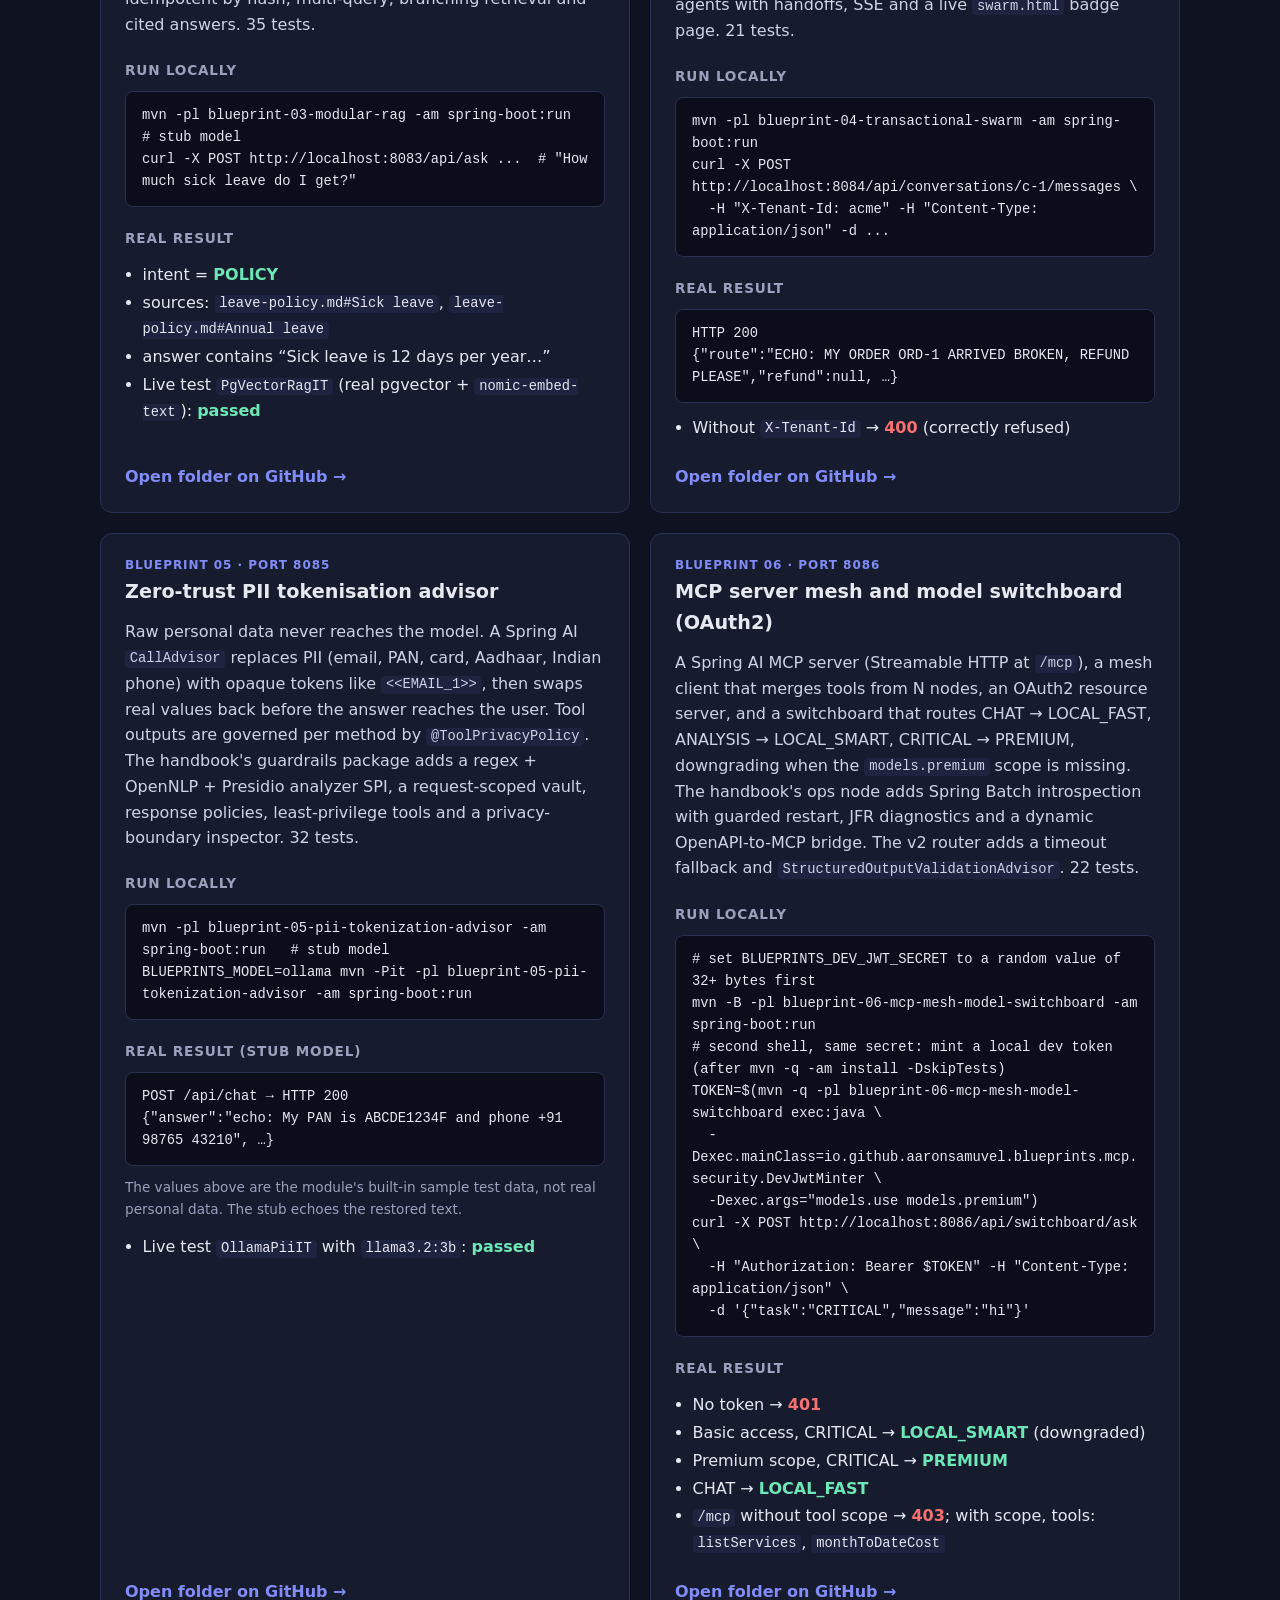
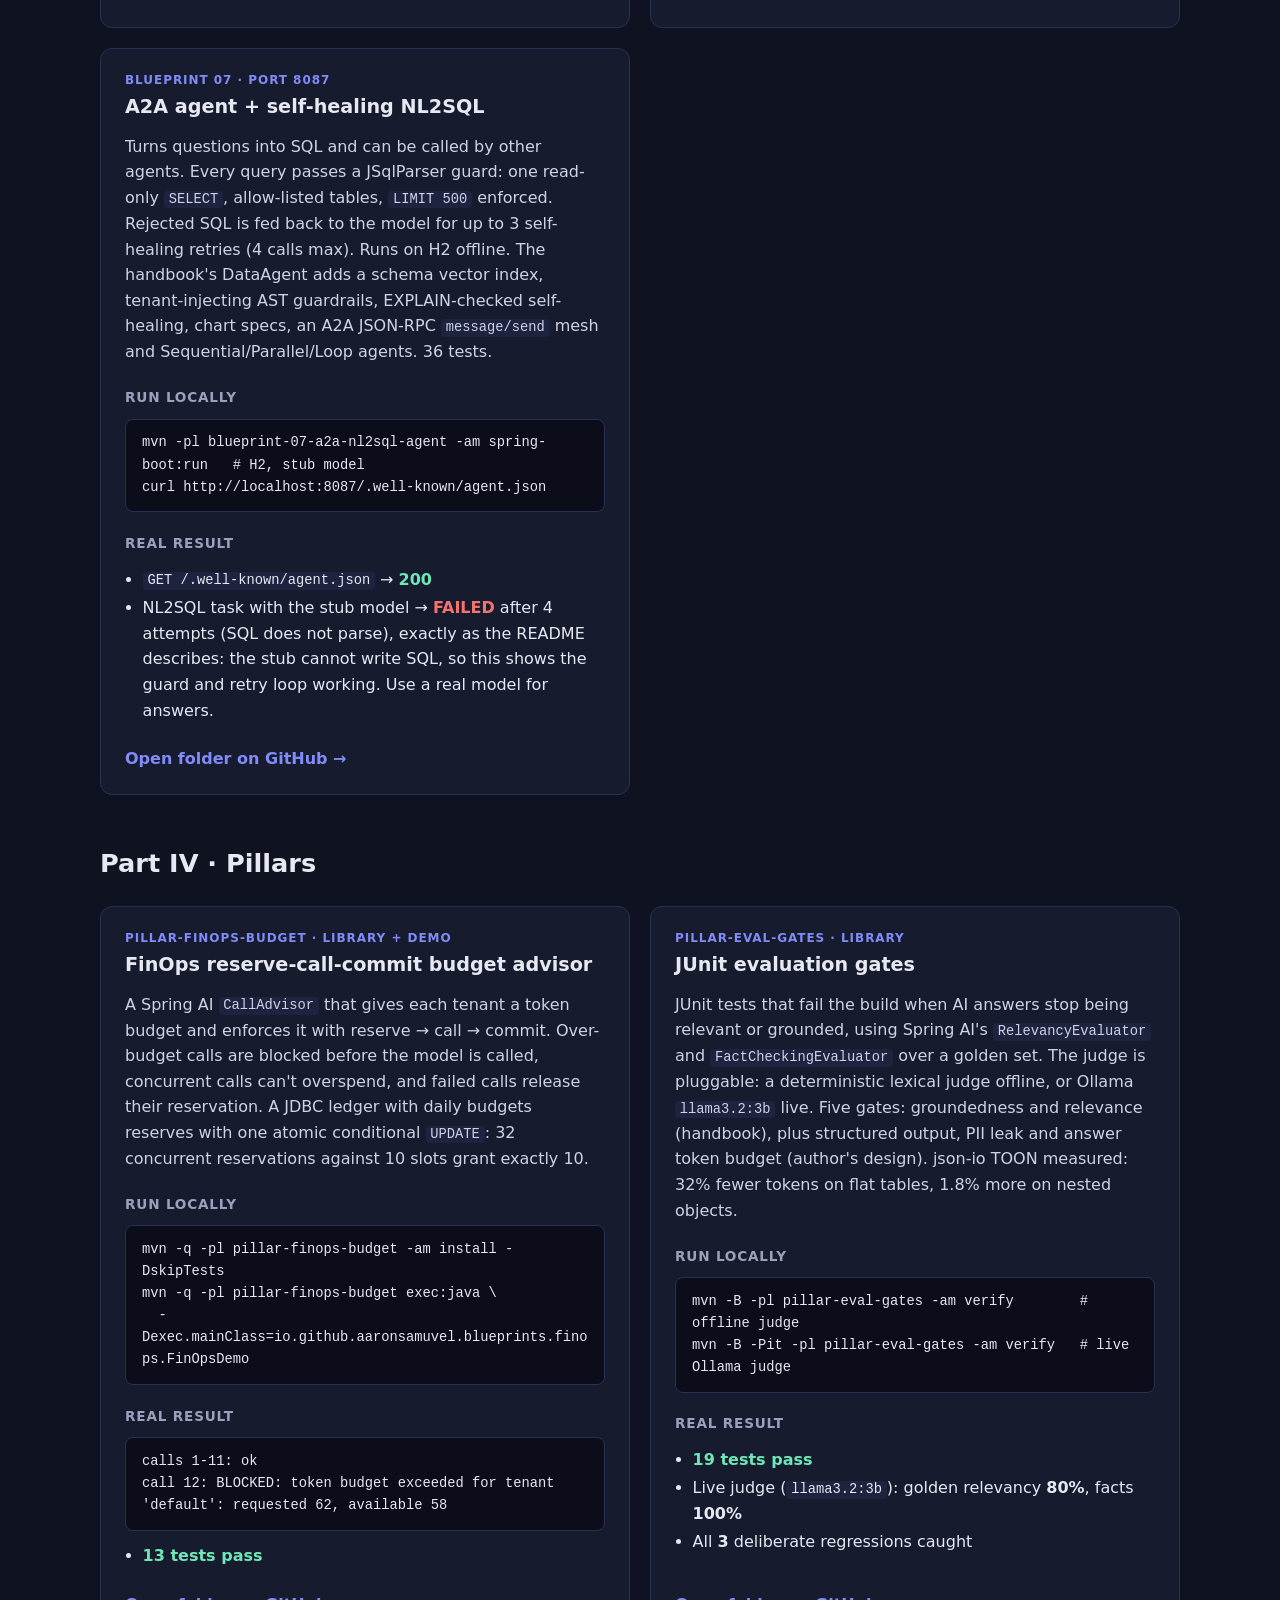
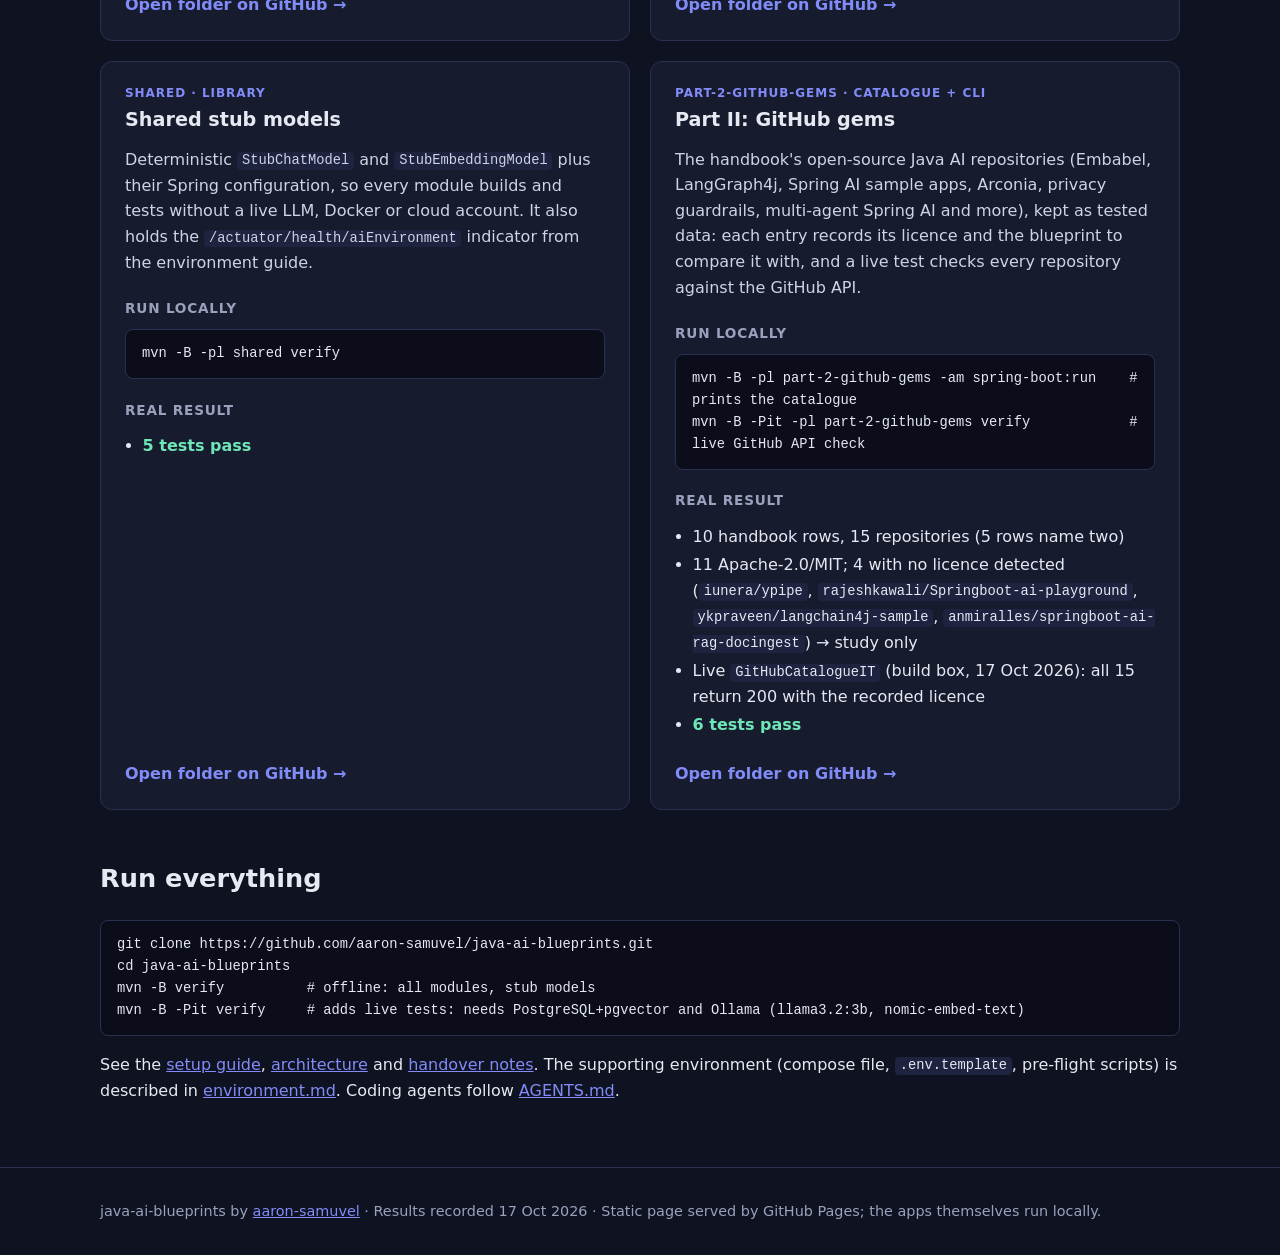
==== commit 3db8aa9a: "docs: record second Windows live run (244 + 6 live tests) and verified compose deployment" ====
--- a/site/index.html
+++ b/site/index.html
@@ -35,7 +35,7 @@
     <div class="stat"><div class="n">0</div><div class="l">cloud accounts needed to build</div></div>
   </div>
 
-  <p>Full build on Windows: <code>mvn -B -Pit clean verify</code> → <span class="ok">BUILD SUCCESS</span> (123 unit + 3 live tests at the time; the offline suite has since grown to 240 tests, which pass on the build box and in CI). Without <code>-Pit</code>, <code>mvn -B verify</code> needs no Docker, cloud account or LLM, and <a href="https://github.com/aaron-samuvel/java-ai-blueprints/actions/workflows/ci.yml">CI</a> runs it on every push and pull request.</p>
+  <p>Full build on Windows: <code>mvn -B -Pit clean verify</code> → <span class="ok">BUILD SUCCESS</span> (latest run, 17 Oct 2026: 244 unit tests + 6 live tests against real pgvector, Redis, Ollama and the GitHub API; the same 244 offline tests pass on the build box and in CI). All seven apps were also built and run with <code>docker compose -f docker-compose.apps.yml up --build -d</code>. Without <code>-Pit</code>, <code>mvn -B verify</code> needs no Docker, cloud account or LLM, and <a href="https://github.com/aaron-samuvel/java-ai-blueprints/actions/workflows/ci.yml">CI</a> runs it on every push and pull request.</p>
 
   <h2 class="section" id="coverage">Handbook coverage</h2>
   <p>Every requirement in the two handbook PDFs (the 18-page master handbook and the 10-page environment guide) is listed with its page and status in the <a href="https://github.com/aaron-samuvel/java-ai-blueprints/blob/main/docs/pdf-requirements-mapping.md">traceability matrix</a>.</p>
